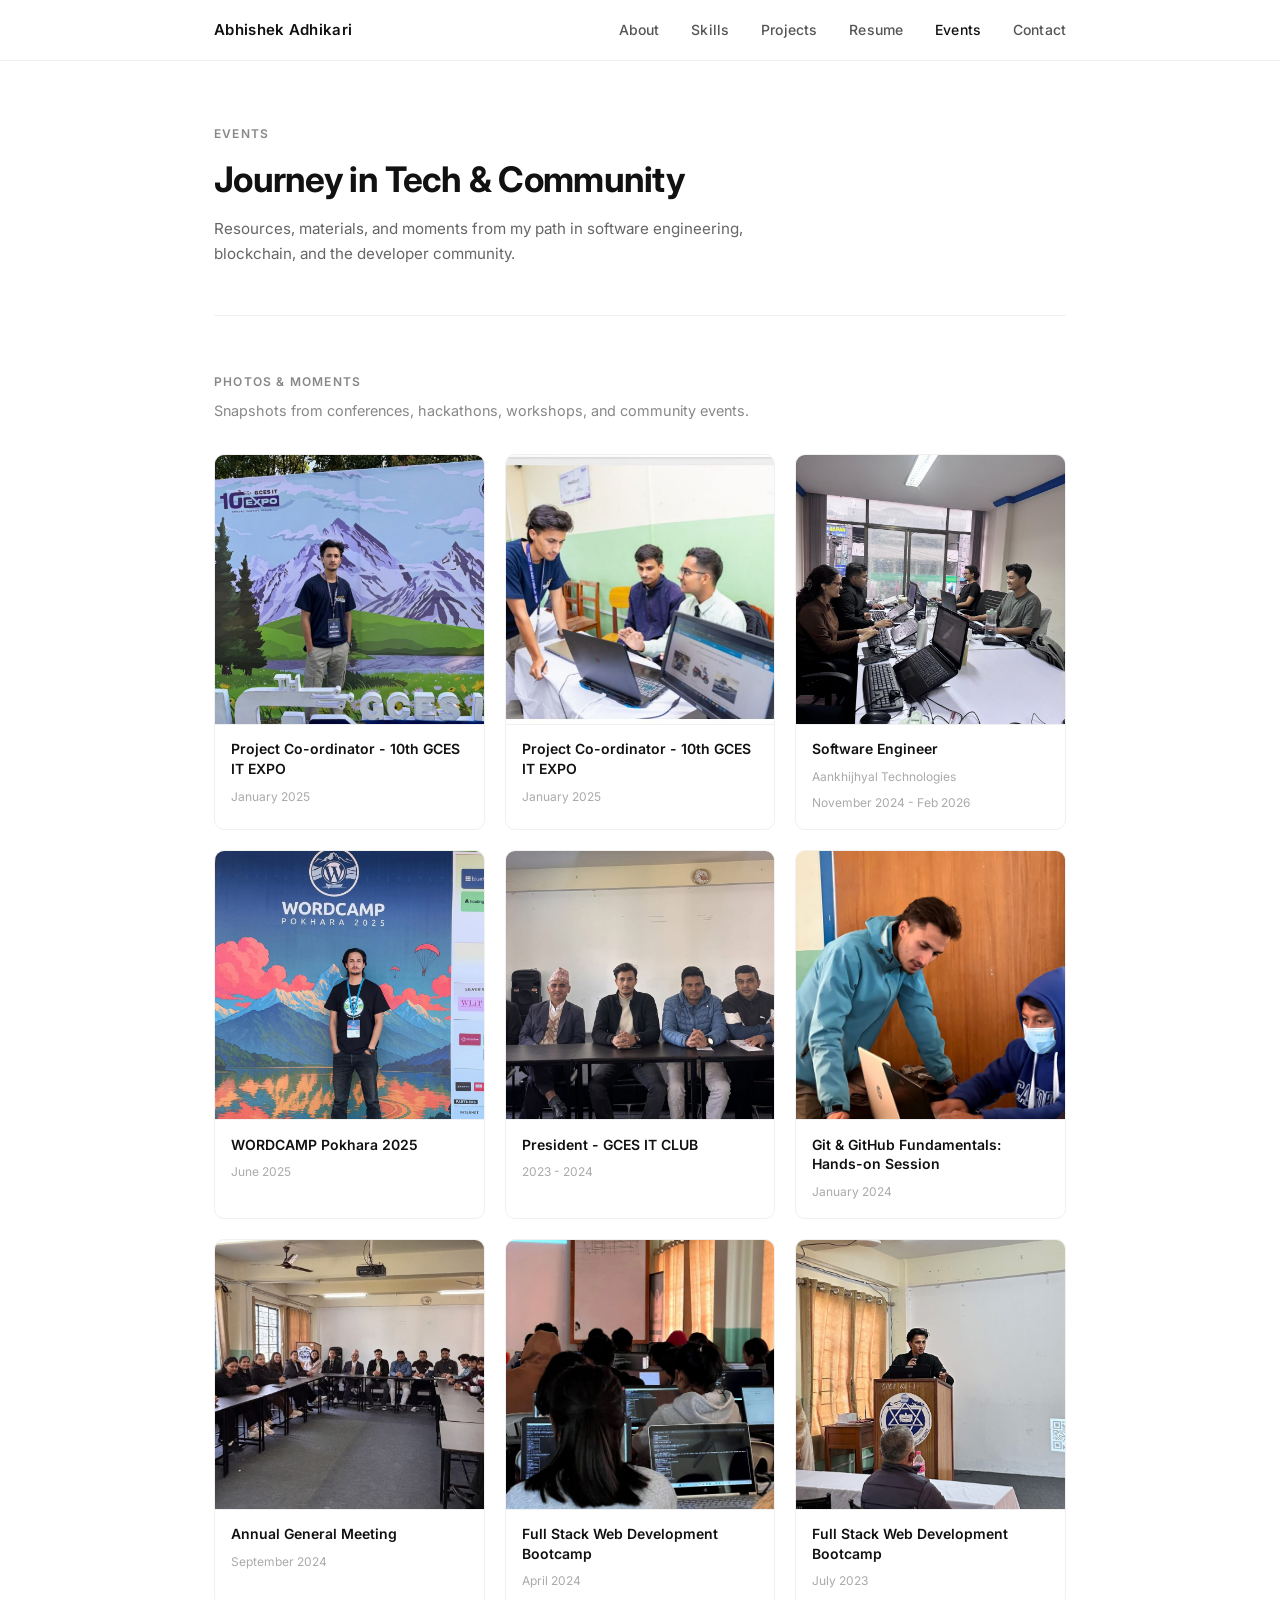
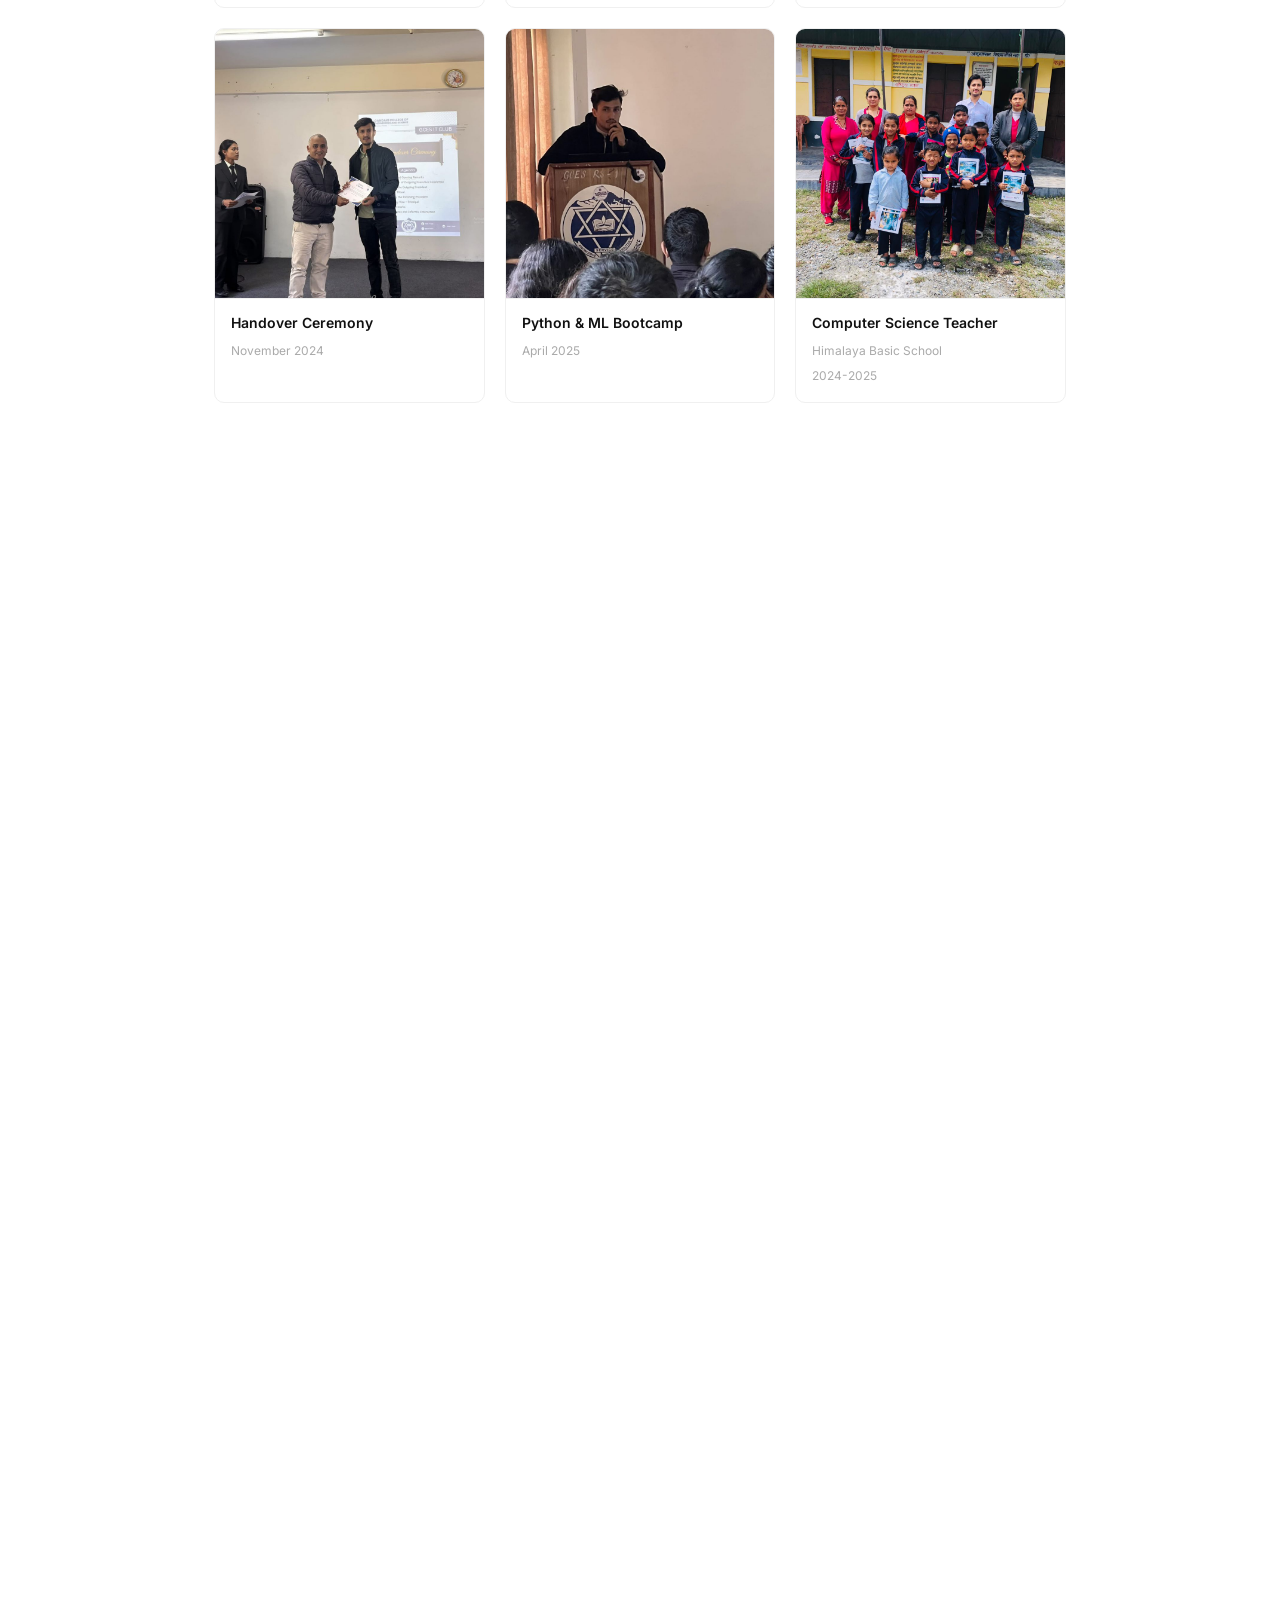
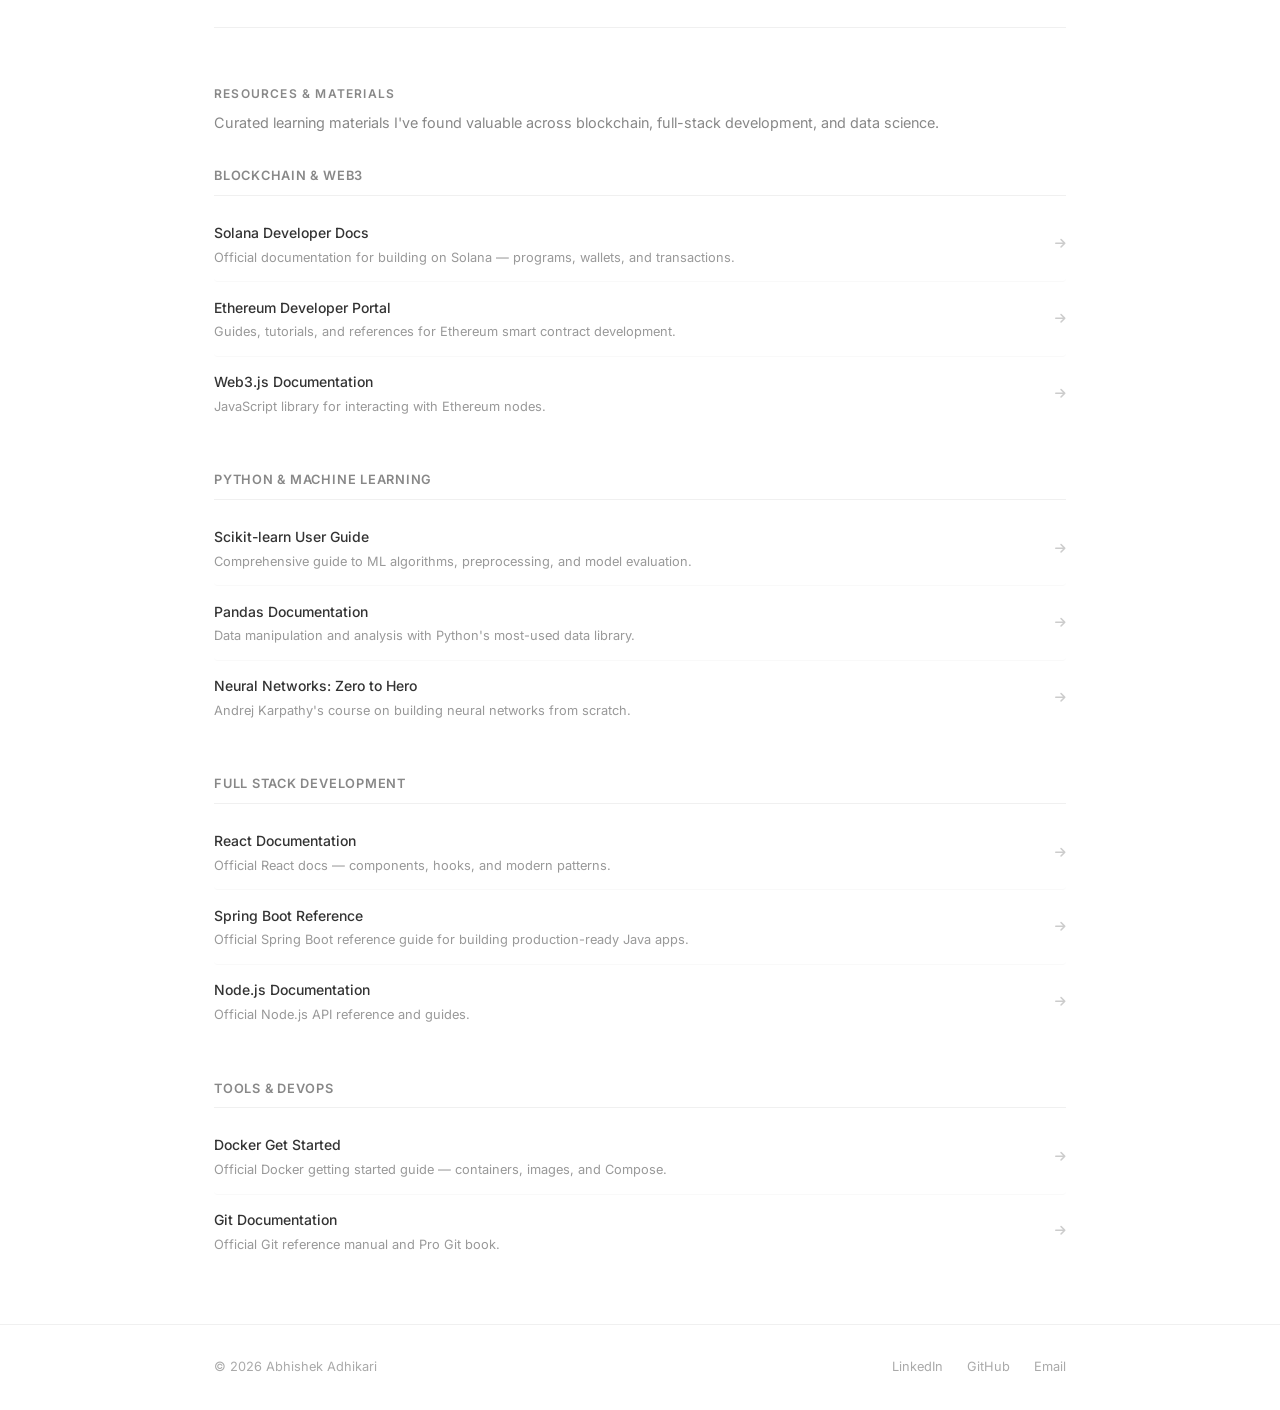
==== events.html @ 37eec909 "refactor: UI and components" ====
<!DOCTYPE html>
<html lang="en">

<head>
    <meta charset="UTF-8">
    <meta name="viewport" content="width=device-width, initial-scale=1.0">
    <title>Events — Abhishek Adhikari</title>
    <link rel="stylesheet" href="styles.css">
    <link rel="stylesheet" href="events.css">
    <link rel="preconnect" href="https://fonts.googleapis.com">
    <link rel="preconnect" href="https://fonts.gstatic.com" crossorigin>
    <link href="https://fonts.googleapis.com/css2?family=Inter:wght@300;400;500;600;700&display=swap" rel="stylesheet">
    <link rel="stylesheet" href="https://cdnjs.cloudflare.com/ajax/libs/font-awesome/6.0.0/css/all.min.css">
</head>

<body>

    <!-- Navigation -->
    <nav class="navbar">
        <div class="nav-container">
            <div class="nav-logo">
                <a href="index.html" class="logo-text">Abhishek Adhikari</a>
            </div>
            <ul class="nav-menu">
                <li><a href="index.html#about" class="nav-link">About</a></li>
                <li><a href="index.html#skills" class="nav-link">Skills</a></li>
                <li><a href="index.html#projects" class="nav-link">Projects</a></li>
                <li><a href="resume.html" class="nav-link">Resume</a></li>
                <li><a href="events.html" class="nav-link active">Events</a></li>
                <li><a href="index.html#contact" class="nav-link">Contact</a></li>
            </ul>
            <div class="hamburger" aria-label="Toggle menu" role="button" tabindex="0">
                <span class="bar"></span>
                <span class="bar"></span>
                <span class="bar"></span>
            </div>
        </div>
    </nav>

    <main class="events-main">
        <div class="container">

            <!-- Page header -->
            <div class="page-header">
                <p class="section-label">Events</p>
                <h1 class="page-title">Journey in Tech &amp; Community</h1>
                <p class="page-subtitle">Resources, materials, and moments from my path in software engineering,
                    blockchain, and the developer community.</p>
            </div>

            <!-- Photos & Moments -->
            <section class="events-section">
                <h2 class="events-section-title">Photos &amp; Moments</h2>
                <p class="events-section-desc">Snapshots from conferences, hackathons, workshops, and community events.
                </p>
                <div class="moments-grid">
                    <div class="moment-card fade-in">
                        <div class="moment-photo moment-photo--placeholder">
                            <!-- <i class="fas fa-laptop-code"></i> -->
                            <img src="./assets/expo.png" />
                        </div>
                        <div class="moment-info">
                            <h3 class="moment-title">Project Co-ordinator - 10th GCES IT EXPO</h3>
                            <span class="moment-date">January 2025</span>
                        </div>
                    </div>
                    <div class="moment-card fade-in">
                        <div class="moment-photo moment-photo--placeholder">
                            <!-- <i class="fas fa-code"></i> -->
                            <img src="./assets/co-ordinator.jpeg" />
                        </div>
                        <div class="moment-info">
                            <h3 class="moment-title">Project Co-ordinator - 10th GCES IT EXPO</h3>
                            <span class="moment-date">January 2025</span>
                        </div>
                    </div>
                    <div class="moment-card fade-in">
                        <div class="moment-photo moment-photo--placeholder">
                            <!-- <i class="fas fa-code"></i> -->
                            <img src="./assets/workshop4.jpeg" />
                        </div>
                        <div class="moment-info">
                            <h3 class="moment-title">Software Engineer</h3>
                            <span class="moment-date">Aankhijhyal Technologies</span> <br />
                            <span class="moment-date">November 2024 - Feb 2026</span>
                        </div>
                    </div>

                    <div class="moment-card fade-in">
                        <div class="moment-photo moment-photo--placeholder">
                            <!-- <i class="fas fa-chalkboard-teacher"></i> -->
                            <img src="./assets/wordcamp1.jpeg" />
                        </div>
                        <div class="moment-info">
                            <h3 class="moment-title">WORDCAMP Pokhara 2025</h3>
                            <span class="moment-date">June 2025</span>
                        </div>
                    </div>
                    <div class="moment-card fade-in">
                        <div class="moment-photo moment-photo--placeholder">
                            <!-- <i class="fas fa-code"></i> -->
                            <img src="./assets/it3.jpeg" />
                        </div>
                        <div class="moment-info">
                            <h3 class="moment-title">President - GCES IT CLUB </h3>
                            <span class="moment-date">2023 - 2024</span>
                        </div>
                    </div>
                    <div class="moment-card fade-in">
                        <div class="moment-photo moment-photo--placeholder">
                            <!-- <i class="fas fa-code"></i> -->
                            <img src="./assets/workshop2.jpeg" />
                        </div>
                        <div class="moment-info">
                            <h3 class="moment-title">Git & GitHub Fundamentals: Hands-on Session</h3>
                            <span class="moment-date">January 2024</span>
                        </div>
                    </div>
                    <div class="moment-card fade-in">
                        <div class="moment-photo moment-photo--placeholder">
                            <!-- <i class="fas fa-code"></i> -->
                            <img src="./assets/it2.jpeg" />
                        </div>
                        <div class="moment-info">
                            <h3 class="moment-title">Annual General Meeting</h3>
                            <span class="moment-date">September 2024</span>
                        </div>
                    </div>

                    <div class="moment-card fade-in">
                        <div class="moment-photo moment-photo--placeholder">
                            <!-- <i class="fas fa-code"></i> -->
                            <img src="./assets/workshop3.jpeg" />
                        </div>
                        <div class="moment-info">
                            <h3 class="moment-title">Full Stack Web Development Bootcamp</h3>
                            <span class="moment-date">April 2024</span>
                        </div>
                    </div>

                    <div class="moment-card fade-in">
                        <div class="moment-photo moment-photo--placeholder">
                            <!-- <i class="fas fa-code"></i> -->
                            <img src="./assets/session1.jpeg" />
                        </div>
                        <div class="moment-info">
                            <h3 class="moment-title">Full Stack Web Development Bootcamp</h3>
                            <span class="moment-date">July 2023</span>
                        </div>
                    </div>
                    <div class="moment-card fade-in">
                        <div class="moment-photo moment-photo--placeholder">
                            <!-- <i class="fas fa-code"></i> -->
                            <img src="./assets/it4.jpeg" />
                        </div>
                        <div class="moment-info">
                            <h3 class="moment-title">Handover Ceremony</h3>
                            <span class="moment-date">November 2024</span>
                        </div>
                    </div>

                    <div class="moment-card fade-in">
                        <div class="moment-photo moment-photo--placeholder">
                            <!-- <i class="fas fa-code"></i> -->
                            <img src="./assets/session2.jpeg" />
                        </div>
                        <div class="moment-info">
                            <h3 class="moment-title">Python &amp; ML Bootcamp</h3>
                            <span class="moment-date">April 2025</span>
                        </div>
                    </div>
                    <div class="moment-card fade-in">
                        <div class="moment-photo moment-photo--placeholder">
                            <!-- <i class="fas fa-code"></i> -->
                            <img src="./assets/teaching1.jpeg" />
                        </div>
                        <div class="moment-info">
                            <h3 class="moment-title">Computer Science Teacher</h3>
                            <span class="moment-date">Himalaya Basic School</span> <br />
                            <span class="moment-date">2024-2025</span>
                        </div>
                    </div>
                    <div class="moment-card fade-in">
                        <div class="moment-photo moment-photo--placeholder">
                            <!-- <i class="fas fa-code"></i> -->
                            <img src="./assets/teaching2.jpeg" />
                        </div>
                        <div class="moment-info">
                            <h3 class="moment-title">Volunteer Computer Science Educator</h3>
                            <span class="moment-date">August 2024</span>
                        </div>
                    </div>
                    <div class="moment-card fade-in">
                        <div class="moment-photo moment-photo--placeholder">
                            <!-- <i class="fas fa-code"></i> -->
                            <img src="./assets/teaching3.jpeg" />
                        </div>
                        <div class="moment-info">
                            <h3 class="moment-title">Volunteer Computer Science Educator</h3>
                        </div>
                    </div>
                    <div class="moment-card fade-in">
                        <div class="moment-photo moment-photo--placeholder">
                            <!-- <i class="fas fa-code"></i> -->
                            <img src="./assets/farewell.jpeg" />
                        </div>
                        <div class="moment-info">
                            <h3 class="moment-title">Farewell Program</h3>
                            <span class="moment-date">September 2024</span>
                        </div>
                    </div>
                    <div class="moment-card fade-in">
                        <div class="moment-photo moment-photo--placeholder">
                            <!-- <i class="fas fa-code"></i> -->
                            <img src="./assets/convocation2.jpeg" />
                        </div>
                        <div class="moment-info">
                            <h3 class="moment-title">Convocation - Software Engineering</h3>
                            <span class="moment-date">Feb 2025</span>
                        </div>
                    </div>
                    <div class="moment-card fade-in">
                        <div class="moment-photo moment-photo--placeholder">
                            <!-- <i class="fas fa-users"></i> -->
                            <img src="./assets/hochiminh2.jpeg" />
                        </div>
                        <div class="moment-info">
                            <h3 class="moment-title">AI x Blockchain Summit HCMC</h3>
                            <span class="moment-date">October 2025</span>
                        </div>
                    </div>
                    <div class="moment-card fade-in">
                        <!-- <div class="moment-photo moment-photo--placeholder"> -->
                        <div class="moment-photos moment-photos--placeholder">
                            <!-- <i class="fas fa-users"></i> -->
                            <img src="./assets/hochiminh.png" />
                        </div>
                        <div class="moment-info">
                            <h3 class="moment-title">AI x Blockchain Summit HCMC After Party</h3>
                            <span class="moment-date">October 2025</span>
                        </div>
                    </div>
                    <div class="moment-card fade-in">
                        <div class="moment-photo moment-photo--placeholder">
                            <!-- <i class="fas fa-code"></i> -->
                            <img src="./assets/football.jpeg" />
                        </div>
                        <div class="moment-info">
                            <h3 class="moment-title">Inter Saigon Tech Football Tournament</h3>
                            <span class="moment-date">November 2025</span>
                        </div>
                    </div>


                </div>
            </section>

            <!-- Resources -->
            <section class="events-section">
                <h2 class="events-section-title">Resources &amp; Materials</h2>
                <p class="events-section-desc">Curated learning materials I've found valuable across blockchain,
                    full-stack development, and data science.</p>

                <div class="resource-group fade-in">
                    <h3 class="resource-group-title">Blockchain &amp; Web3</h3>
                    <div class="resource-list">
                        <a href="https://solana.com/developers" target="_blank" rel="noopener" class="resource-item">
                            <div class="resource-info">
                                <span class="resource-name">Solana Developer Docs</span>
                                <span class="resource-desc">Official documentation for building on Solana — programs,
                                    wallets, and transactions.</span>
                            </div>
                            <i class="fas fa-arrow-right resource-arrow"></i>
                        </a>
                        <a href="https://ethereum.org/en/developers/" target="_blank" rel="noopener"
                            class="resource-item">
                            <div class="resource-info">
                                <span class="resource-name">Ethereum Developer Portal</span>
                                <span class="resource-desc">Guides, tutorials, and references for Ethereum smart
                                    contract development.</span>
                            </div>
                            <i class="fas fa-arrow-right resource-arrow"></i>
                        </a>
                        <a href="https://docs.web3js.org/" target="_blank" rel="noopener" class="resource-item">
                            <div class="resource-info">
                                <span class="resource-name">Web3.js Documentation</span>
                                <span class="resource-desc">JavaScript library for interacting with Ethereum
                                    nodes.</span>
                            </div>
                            <i class="fas fa-arrow-right resource-arrow"></i>
                        </a>
                    </div>
                </div>

                <div class="resource-group fade-in">
                    <h3 class="resource-group-title">Python &amp; Machine Learning</h3>
                    <div class="resource-list">
                        <a href="https://scikit-learn.org/stable/user_guide.html" target="_blank" rel="noopener"
                            class="resource-item">
                            <div class="resource-info">
                                <span class="resource-name">Scikit-learn User Guide</span>
                                <span class="resource-desc">Comprehensive guide to ML algorithms, preprocessing, and
                                    model evaluation.</span>
                            </div>
                            <i class="fas fa-arrow-right resource-arrow"></i>
                        </a>
                        <a href="https://pandas.pydata.org/docs/" target="_blank" rel="noopener" class="resource-item">
                            <div class="resource-info">
                                <span class="resource-name">Pandas Documentation</span>
                                <span class="resource-desc">Data manipulation and analysis with Python's most-used data
                                    library.</span>
                            </div>
                            <i class="fas fa-arrow-right resource-arrow"></i>
                        </a>
                        <a href="https://karpathy.ai/zero-to-hero.html" target="_blank" rel="noopener"
                            class="resource-item">
                            <div class="resource-info">
                                <span class="resource-name">Neural Networks: Zero to Hero</span>
                                <span class="resource-desc">Andrej Karpathy's course on building neural networks from
                                    scratch.</span>
                            </div>
                            <i class="fas fa-arrow-right resource-arrow"></i>
                        </a>
                    </div>
                </div>

                <div class="resource-group fade-in">
                    <h3 class="resource-group-title">Full Stack Development</h3>
                    <div class="resource-list">
                        <a href="https://react.dev" target="_blank" rel="noopener" class="resource-item">
                            <div class="resource-info">
                                <span class="resource-name">React Documentation</span>
                                <span class="resource-desc">Official React docs — components, hooks, and modern
                                    patterns.</span>
                            </div>
                            <i class="fas fa-arrow-right resource-arrow"></i>
                        </a>
                        <a href="https://docs.spring.io/spring-boot/docs/current/reference/html/" target="_blank"
                            rel="noopener" class="resource-item">
                            <div class="resource-info">
                                <span class="resource-name">Spring Boot Reference</span>
                                <span class="resource-desc">Official Spring Boot reference guide for building
                                    production-ready Java apps.</span>
                            </div>
                            <i class="fas fa-arrow-right resource-arrow"></i>
                        </a>
                        <a href="https://nodejs.org/en/docs" target="_blank" rel="noopener" class="resource-item">
                            <div class="resource-info">
                                <span class="resource-name">Node.js Documentation</span>
                                <span class="resource-desc">Official Node.js API reference and guides.</span>
                            </div>
                            <i class="fas fa-arrow-right resource-arrow"></i>
                        </a>
                    </div>
                </div>

                <div class="resource-group fade-in">
                    <h3 class="resource-group-title">Tools &amp; DevOps</h3>
                    <div class="resource-list">
                        <a href="https://docs.docker.com/get-started/" target="_blank" rel="noopener"
                            class="resource-item">
                            <div class="resource-info">
                                <span class="resource-name">Docker Get Started</span>
                                <span class="resource-desc">Official Docker getting started guide — containers, images,
                                    and Compose.</span>
                            </div>
                            <i class="fas fa-arrow-right resource-arrow"></i>
                        </a>
                        <a href="https://git-scm.com/doc" target="_blank" rel="noopener" class="resource-item">
                            <div class="resource-info">
                                <span class="resource-name">Git Documentation</span>
                                <span class="resource-desc">Official Git reference manual and Pro Git book.</span>
                            </div>
                            <i class="fas fa-arrow-right resource-arrow"></i>
                        </a>
                    </div>
                </div>
            </section>
        </div>
    </main>

    <!-- Footer -->
    <footer class="footer">
        <div class="container">
            <div class="footer-content">
                <div class="footer-text">
                    <p>&copy; 2026 Abhishek Adhikari</p>
                </div>
                <div class="footer-links">
                    <a href="https://www.linkedin.com/in/abhishek-adhikarii/" target="_blank"
                        rel="noopener">LinkedIn</a>
                    <a href="https://github.com/ad-abhishek" target="_blank" rel="noopener">GitHub</a>
                    <a href="mailto:abhishek.adhikari276@gmail.com">Email</a>
                </div>
            </div>
        </div>
    </footer>

    <script src="script.js"></script>
</body>

</html>
---- styles.css ----
/* ===== Reset & Base ===== */
*,
*::before,
*::after {
    margin: 0;
    padding: 0;
    box-sizing: border-box;
}

html {
    scroll-behavior: smooth;
    font-size: 16px;
}

body {
    font-family: 'Inter', sans-serif;
    background: #fff;
    color: #111;
    line-height: 1.6;
    overflow-x: hidden;
    -webkit-font-smoothing: antialiased;
}

a {
    color: inherit;
    text-decoration: none;
}

.container {
    max-width: 900px;
    margin: 0 auto;
    padding: 0 24px;
}

/* ===== Scrollbar ===== */
::-webkit-scrollbar {
    width: 6px;
}

::-webkit-scrollbar-track {
    background: #f5f5f5;
}

::-webkit-scrollbar-thumb {
    background: #ccc;
    border-radius: 3px;
}

/* ===== Navigation ===== */
.navbar {
    position: fixed;
    top: 0;
    width: 100%;
    background: rgba(255, 255, 255, 0.92);
    backdrop-filter: blur(12px);
    -webkit-backdrop-filter: blur(12px);
    border-bottom: 1px solid #f0f0f0;
    z-index: 1000;
    transition: border-color 0.3s;
}

.nav-container {
    max-width: 900px;
    margin: 0 auto;
    padding: 0 24px;
    display: flex;
    justify-content: space-between;
    align-items: center;
    height: 60px;
}

.nav-logo .logo-text {
    font-size: 15px;
    font-weight: 600;
    letter-spacing: 0.02em;
    color: #111;
    text-decoration: none;
}

.nav-menu {
    display: flex;
    list-style: none;
    gap: 2rem;
}

.nav-link {
    font-size: 14px;
    font-weight: 500;
    color: #555;
    transition: color 0.2s;
    letter-spacing: 0.01em;
}

.nav-link:hover,
.nav-link.active {
    color: #111;
}

.hamburger {
    display: none;
    flex-direction: column;
    cursor: pointer;
    gap: 5px;
}

.bar {
    width: 22px;
    height: 1.5px;
    background: #111;
    transition: 0.3s;
}

/* ===== Hero ===== */
.hero {
    min-height: 100vh;
    display: flex;
    align-items: center;
    padding-top: 60px;
}

.hero-container {
    max-width: 900px;
    margin: 0 auto;
    padding: 80px 24px;
}

.hero-content {
    display: grid;
    grid-template-columns: 1fr 1fr;
    gap: 5rem;
    align-items: center;
}

.hero-label {
    font-size: 13px;
    font-weight: 500;
    color: #888;
    letter-spacing: 0.08em;
    text-transform: uppercase;
    margin-bottom: 1.2rem;
}

.hero-title {
    font-size: 2.6rem;
    font-weight: 700;
    color: #111;
    line-height: 1.15;
    margin-bottom: 1.2rem;
    letter-spacing: -0.02em;
}

.hero-subtitle {
    font-size: 1rem;
    color: #555;
    margin-bottom: 0.6rem;
    font-weight: 400;
}

.hero-location {
    font-size: 0.875rem;
    color: #888;
    margin-bottom: 2rem;
}

.hero-description {
    font-size: 0.95rem;
    color: #555;
    line-height: 1.75;
    margin-bottom: 2.5rem;
    max-width: 420px;
}

.hero-buttons {
    display: flex;
    gap: 0.75rem;
    margin-bottom: 2.5rem;
    flex-wrap: wrap;
}

.btn {
    padding: 10px 22px;
    border-radius: 6px;
    font-size: 14px;
    font-weight: 500;
    cursor: pointer;
    border: none;
    transition: all 0.2s;
    display: inline-flex;
    align-items: center;
    gap: 6px;
}

.btn-primary {
    background: #111;
    color: #fff;
}

.btn-primary:hover {
    background: #333;
}

.btn-secondary {
    background: transparent;
    color: #111;
    border: 1px solid #ddd;
}

.btn-secondary:hover {
    border-color: #111;
    background: #f9f9f9;
}

.social-links {
    display: flex;
    gap: 1rem;
    align-items: center;
}

.social-link {
    font-size: 18px;
    color: #888;
    transition: color 0.2s;
    display: flex;
    align-items: center;
}

.social-link:hover {
    color: #111;
}

/* Hero Visual */
.hero-visual {
    display: flex;
    justify-content: center;
    align-items: center;
}

.profile-photo-wrap {
    position: relative;
    width: 260px;
    height: 260px;
}

.profile-photo-wrap img {
    width: 100%;
    height: 100%;
    object-fit: cover;
    border-radius: 12px;
    display: block;
    filter: grayscale(8%);
}

.profile-photo-placeholder {
    width: 260px;
    height: 260px;
    border-radius: 12px;
    background: #f5f5f5;
    display: flex;
    align-items: center;
    justify-content: center;
    font-size: 5rem;
    color: #ccc;
}

/* ===== Sections ===== */
section {
    padding: 96px 0;
}

.section-header {
    margin-bottom: 3rem;
}

.section-label {
    font-size: 12px;
    font-weight: 600;
    color: #888;
    letter-spacing: 0.1em;
    text-transform: uppercase;
    margin-bottom: 0.5rem;
}

.section-title {
    font-size: 1.75rem;
    font-weight: 700;
    color: #111;
    letter-spacing: -0.02em;
}

/* ===== About ===== */
.about {
    border-top: 1px solid #f0f0f0;
}

.about-content {
    display: grid;
    grid-template-columns: 1fr 1.6fr;
    gap: 5rem;
    align-items: start;
}

.about-profile {
    display: flex;
    flex-direction: column;
    gap: 2rem;
}

.profile-image-container {
    display: flex;
    flex-direction: column;
    gap: 1.25rem;
}

.profile-image {
    width: 140px;
    height: 140px;
    border-radius: 50%;
    overflow: hidden;
    border: 3px solid #f0f0f0;
}

.profile-image img {
    width: 100%;
    height: 100%;
    object-fit: cover;
}

.profile-info h3 {
    font-size: 1.1rem;
    font-weight: 600;
    color: #111;
    margin-bottom: 0.25rem;
}

.profile-info p {
    font-size: 0.875rem;
    color: #555;
    margin-bottom: 0.2rem;
}

.location {
    color: #888 !important;
    font-size: 0.8rem !important;
}

.profile-badges {
    display: flex;
    flex-direction: column;
    gap: 0.4rem;
    margin-top: 0.5rem;
}

.badge {
    font-size: 0.8rem;
    color: #555;
    background: #f5f5f5;
    padding: 0.3rem 0.75rem;
    border-radius: 4px;
    display: inline-block;
    width: fit-content;
}

.about-stats {
    display: flex;
    flex-direction: column;
    gap: 0.75rem;
}

.stat-card {
    padding: 1rem 1.25rem;
    border: 1px solid #f0f0f0;
    border-radius: 8px;
    display: flex;
    align-items: baseline;
    gap: 0.5rem;
}

.stat-number {
    font-size: 1.5rem;
    font-weight: 700;
    color: #111;
}

.stat-label {
    font-size: 0.8rem;
    color: #888;
}

.about-text {
    display: flex;
    flex-direction: column;
    gap: 1.5rem;
}

.about-intro {
    font-size: 1rem;
    color: #333;
    line-height: 1.8;
}

.about-cards {
    display: grid;
    grid-template-columns: 1fr 1fr;
    gap: 1rem;
}

.about-card {
    padding: 1.25rem;
    border: 1px solid #f0f0f0;
    border-radius: 8px;
    transition: border-color 0.2s;
}

.about-card:hover {
    border-color: #ddd;
}

.about-card h3 {
    font-size: 0.875rem;
    font-weight: 600;
    color: #111;
    margin-bottom: 0.5rem;
}

.about-card p {
    font-size: 0.8rem;
    color: #666;
    line-height: 1.6;
}

/* ===== Skills ===== */
.skills {
    border-top: 1px solid #f0f0f0;
}

.skills-grid {
    display: grid;
    grid-template-columns: repeat(auto-fit, minmax(260px, 1fr));
    gap: 1.5rem;
}

.skill-category {
    padding: 1.5rem;
    border: 1px solid #f0f0f0;
    border-radius: 8px;
    transition: border-color 0.2s;
}

.skill-category:hover {
    border-color: #ddd;
}

.category-title {
    font-size: 0.8rem;
    font-weight: 600;
    color: #888;
    letter-spacing: 0.08em;
    text-transform: uppercase;
    margin-bottom: 1rem;
}

.skill-items {
    display: flex;
    flex-wrap: wrap;
    gap: 0.5rem;
}

.skill-item {
    display: flex;
    align-items: center;
    gap: 0.4rem;
    font-size: 0.8rem;
    color: #444;
    background: #f9f9f9;
    padding: 0.3rem 0.7rem;
    border-radius: 4px;
    border: 1px solid #eee;
    transition: all 0.2s;
}

.skill-item:hover {
    background: #111;
    color: #fff;
    border-color: #111;
}

.skill-item i {
    font-size: 0.9rem;
}

/* ===== Projects ===== */
.projects {
    border-top: 1px solid #f0f0f0;
}

.projects-grid {
    display: grid;
    grid-template-columns: repeat(auto-fit, minmax(280px, 1fr));
    gap: 1.5rem;
}

.project-card {
    border: 1px solid #f0f0f0;
    border-radius: 10px;
    overflow: hidden;
    transition: border-color 0.2s, box-shadow 0.2s;
}

.project-card:hover {
    border-color: #ddd;
    box-shadow: 0 4px 20px rgba(0, 0, 0, 0.06);
}

.project-image {
    position: relative;
    height: 160px;
    background: #f9f9f9;
    display: flex;
    align-items: center;
    justify-content: center;
    border-bottom: 1px solid #f0f0f0;
}

.project-placeholder {
    font-size: 2.5rem;
    color: #ccc;
}

.project-overlay {
    position: absolute;
    inset: 0;
    background: rgba(17, 17, 17, 0.85);
    display: flex;
    align-items: center;
    justify-content: center;
    opacity: 0;
    transition: opacity 0.2s;
}

.project-card:hover .project-overlay {
    opacity: 1;
}

.project-links {
    display: flex;
    gap: 0.75rem;
}

.project-link {
    width: 40px;
    height: 40px;
    border-radius: 6px;
    background: rgba(255, 255, 255, 0.15);
    border: 1px solid rgba(255, 255, 255, 0.2);
    display: flex;
    align-items: center;
    justify-content: center;
    color: #fff;
    font-size: 0.9rem;
    transition: background 0.2s;
}

.project-link:hover {
    background: rgba(255, 255, 255, 0.25);
}

.project-content {
    padding: 1.5rem;
}

.project-title {
    font-size: 1rem;
    font-weight: 600;
    color: #111;
    margin-bottom: 0.6rem;
}

.project-description {
    font-size: 0.85rem;
    color: #666;
    line-height: 1.65;
    margin-bottom: 1.25rem;
}

.project-tech {
    display: flex;
    flex-wrap: wrap;
    gap: 0.4rem;
}

.tech-tag {
    font-size: 0.75rem;
    color: #555;
    background: #f5f5f5;
    padding: 0.2rem 0.6rem;
    border-radius: 4px;
    border: 1px solid #eee;
}

/* ===== Contact ===== */
.contact {
    border-top: 1px solid #f0f0f0;
}

.contact-content {
    display: grid;
    grid-template-columns: 1fr 1.4fr;
    gap: 5rem;
    align-items: start;
}

.contact-info {
    display: flex;
    flex-direction: column;
    gap: 0.5rem;
}

.contact-intro {
    font-size: 0.95rem;
    color: #555;
    line-height: 1.75;
    margin-bottom: 1.5rem;
}

.contact-card {
    display: flex;
    align-items: center;
    gap: 1rem;
    padding: 1rem 0;
    border-bottom: 1px solid #f0f0f0;
}

.contact-card:last-child {
    border-bottom: none;
}

.contact-icon {
    width: 36px;
    height: 36px;
    border-radius: 6px;
    background: #f5f5f5;
    display: flex;
    align-items: center;
    justify-content: center;
    color: #555;
    font-size: 0.9rem;
    flex-shrink: 0;
}

.contact-details h3 {
    font-size: 0.8rem;
    font-weight: 600;
    color: #888;
    text-transform: uppercase;
    letter-spacing: 0.06em;
    margin-bottom: 0.15rem;
}

.contact-details p {
    font-size: 0.875rem;
    color: #333;
}

.contact-form {
    display: flex;
    flex-direction: column;
    gap: 1rem;
}

.form {
    display: flex;
    flex-direction: column;
    gap: 1rem;
}

.form-group input,
.form-group textarea {
    width: 100%;
    padding: 0.75rem 1rem;
    border: 1px solid #e5e5e5;
    border-radius: 6px;
    background: #fff;
    color: #111;
    font-size: 0.9rem;
    font-family: 'Inter', sans-serif;
    transition: border-color 0.2s;
    outline: none;
}

.form-group input:focus,
.form-group textarea:focus {
    border-color: #111;
}

.form-group input::placeholder,
.form-group textarea::placeholder {
    color: #aaa;
}

.form-group textarea {
    resize: vertical;
    min-height: 120px;
}

/* ===== Footer ===== */
.footer {
    border-top: 1px solid #f0f0f0;
    padding: 2rem 0;
}

.footer-content {
    display: flex;
    justify-content: space-between;
    align-items: center;
}

.footer-text p {
    font-size: 0.8rem;
    color: #aaa;
}

.footer-links {
    display: flex;
    gap: 1.5rem;
}

.footer-links a {
    font-size: 0.8rem;
    color: #aaa;
    transition: color 0.2s;
}

.footer-links a:hover {
    color: #111;
}

/* ===== Form Messages ===== */
.form-message {
    padding: 0.75rem 1rem;
    border-radius: 6px;
    font-size: 0.875rem;
    font-weight: 500;
}

.form-message.success {
    background: #f0fdf4;
    color: #16a34a;
    border: 1px solid #bbf7d0;
}

.form-message.error {
    background: #fef2f2;
    color: #dc2626;
    border: 1px solid #fecaca;
}

/* ===== Fade-in animation ===== */
.fade-in {
    opacity: 0;
    transform: translateY(16px);
    transition: opacity 0.5s ease, transform 0.5s ease;
}

.fade-in.visible {
    opacity: 1;
    transform: translateY(0);
}

/* ===== Responsive ===== */
@media (max-width: 768px) {
    .hamburger {
        display: flex;
    }

    .nav-menu {
        position: fixed;
        top: 60px;
        left: -100%;
        width: 100%;
        flex-direction: column;
        background: #fff;
        border-bottom: 1px solid #f0f0f0;
        padding: 1.5rem 24px;
        gap: 1.25rem;
        transition: left 0.3s;
    }

    .nav-menu.active {
        left: 0;
    }

    .hamburger.active .bar:nth-child(1) {
        transform: translateY(6.5px) rotate(45deg);
    }

    .hamburger.active .bar:nth-child(2) {
        opacity: 0;
    }

    .hamburger.active .bar:nth-child(3) {
        transform: translateY(-6.5px) rotate(-45deg);
    }

    .hero-content {
        grid-template-columns: 1fr;
        gap: 2.5rem;
        text-align: center;
    }

    .hero-visual {
        order: -1;
    }

    .profile-photo-wrap,
    .profile-photo-placeholder {
        width: 180px;
        height: 180px;
        margin: 0 auto;
    }

    .hero-title {
        font-size: 2rem;
    }

    .hero-description {
        margin: 0 auto 2rem;
    }

    .hero-buttons {
        justify-content: center;
    }

    .social-links {
        justify-content: center;
    }

    .about-content {
        grid-template-columns: 1fr;
        gap: 2.5rem;
    }

    .about-cards {
        grid-template-columns: 1fr;
    }

    .contact-content {
        grid-template-columns: 1fr;
        gap: 2.5rem;
    }

    .footer-content {
        flex-direction: column;
        gap: 1rem;
        text-align: center;
    }

    section {
        padding: 64px 0;
    }
}

@media (max-width: 480px) {
    .hero-title {
        font-size: 1.75rem;
    }

    .section-title {
        font-size: 1.4rem;
    }

    .skills-grid {
        grid-template-columns: 1fr;
    }

    .projects-grid {
        grid-template-columns: 1fr;
    }

    .about-stats {
        flex-direction: row;
        gap: 0.75rem;
    }

    .stat-card {
        flex: 1;
    }
}

/* Reduced motion */
@media (prefers-reduced-motion: reduce) {

    *,
    *::before,
    *::after {
        animation-duration: 0.01ms !important;
        transition-duration: 0.01ms !important;
    }
}
---- events.css ----
/* ===== Events Page ===== */
.events-main {
    padding-top: 60px;
}

.page-header {
    padding: 64px 0 48px;
    border-bottom: 1px solid #f0f0f0;
}

.page-title {
    font-size: 2.2rem;
    font-weight: 700;
    color: #111;
    letter-spacing: -0.02em;
    margin-bottom: 0.5rem;
}

.page-subtitle {
    font-size: 0.95rem;
    color: #666;
    line-height: 1.7;
    max-width: 560px;
}

/* Sections */
.events-section {
    padding: 56px 0;
    border-bottom: 1px solid #f0f0f0;
}

.events-section:last-child {
    border-bottom: none;
}

.events-section-title {
    font-size: 0.75rem;
    font-weight: 600;
    color: #888;
    letter-spacing: 0.1em;
    text-transform: uppercase;
    margin-bottom: 0.5rem;
}

.events-section-desc {
    font-size: 0.9rem;
    color: #888;
    margin-bottom: 2rem;
}

/* Moments grid */
.moments-grid {
    display: grid;
    grid-template-columns: repeat(3, 1fr);
    gap: 1.25rem;
}

.moment-card {
    border: 1px solid #f0f0f0;
    border-radius: 10px;
    overflow: hidden;
    transition: border-color 0.2s, box-shadow 0.2s;
}

.moment-card:hover {
    border-color: #ddd;
    box-shadow: 0 4px 16px rgba(0, 0, 0, 0.05);
}

.moment-photo {
    width: 100%;
    aspect-ratio: 1 / 1;
    display: block;
    background: #f9f9f9;
    overflow: hidden;
}

.moment-photo img {
    width: 100%;
    height: 100%;
    object-fit: cover;
    display: block;
}

.moment-photo--placeholder {
    display: flex;
    align-items: center;
    justify-content: center;
    font-size: 2rem;
    color: #ddd;
    background: #f9f9f9;
}

/* test  */
.moment-photos {
    /* width: 100%;
    height: 200px;
    /* or whatever height you're using */
    /* overflow: hidden; */
    width: 100%;
    aspect-ratio: 1 / 1;
    display: block;
    background: #f9f9f9;
    overflow: hidden;
}

.moment-photos img {
    width: 100%;
    height: 100%;
    /* object-fit: cover; */
    /* fills container */
    object-position: center;
    /* keeps image centered */
}

.moment-info {
    padding: 0.9rem 1rem;
    border-top: 1px solid #f0f0f0;
}

.moment-title {
    font-size: 0.875rem;
    font-weight: 600;
    color: #111;
    margin-bottom: 0.25rem;
    line-height: 1.4;
}

.moment-date {
    font-size: 0.75rem;
    color: #aaa;
}

/* Resource groups */
.resource-group {
    margin-bottom: 2.5rem;
}

.resource-group:last-child {
    margin-bottom: 0;
}

.resource-group-title {
    font-size: 0.8rem;
    font-weight: 600;
    color: #888;
    letter-spacing: 0.06em;
    text-transform: uppercase;
    margin-bottom: 0.75rem;
    padding-bottom: 0.5rem;
    border-bottom: 1px solid #f0f0f0;
}

.resource-list {
    display: flex;
    flex-direction: column;
}

.resource-item {
    display: flex;
    align-items: center;
    justify-content: space-between;
    gap: 1rem;
    padding: 0.9rem 0;
    border-bottom: 1px solid #f9f9f9;
    transition: background 0.15s;
    text-decoration: none;
    color: inherit;
    border-radius: 4px;
}

.resource-item:last-child {
    border-bottom: none;
}

.resource-item:hover .resource-name {
    color: #111;
}

.resource-item:hover .resource-arrow {
    color: #111;
    transform: translateX(3px);
}

.resource-info {
    display: flex;
    flex-direction: column;
    gap: 0.2rem;
}

.resource-name {
    font-size: 0.875rem;
    font-weight: 500;
    color: #333;
    transition: color 0.2s;
}

.resource-desc {
    font-size: 0.8rem;
    color: #999;
    line-height: 1.5;
}

.resource-arrow {
    font-size: 0.75rem;
    color: #ccc;
    flex-shrink: 0;
    transition: color 0.2s, transform 0.2s;
}

/* Responsive */
@media (max-width: 768px) {
    .moments-grid {
        grid-template-columns: repeat(2, 1fr);
    }

    .page-title {
        font-size: 1.75rem;
    }
}

@media (max-width: 480px) {
    .moments-grid {
        grid-template-columns: 1fr;
    }
}
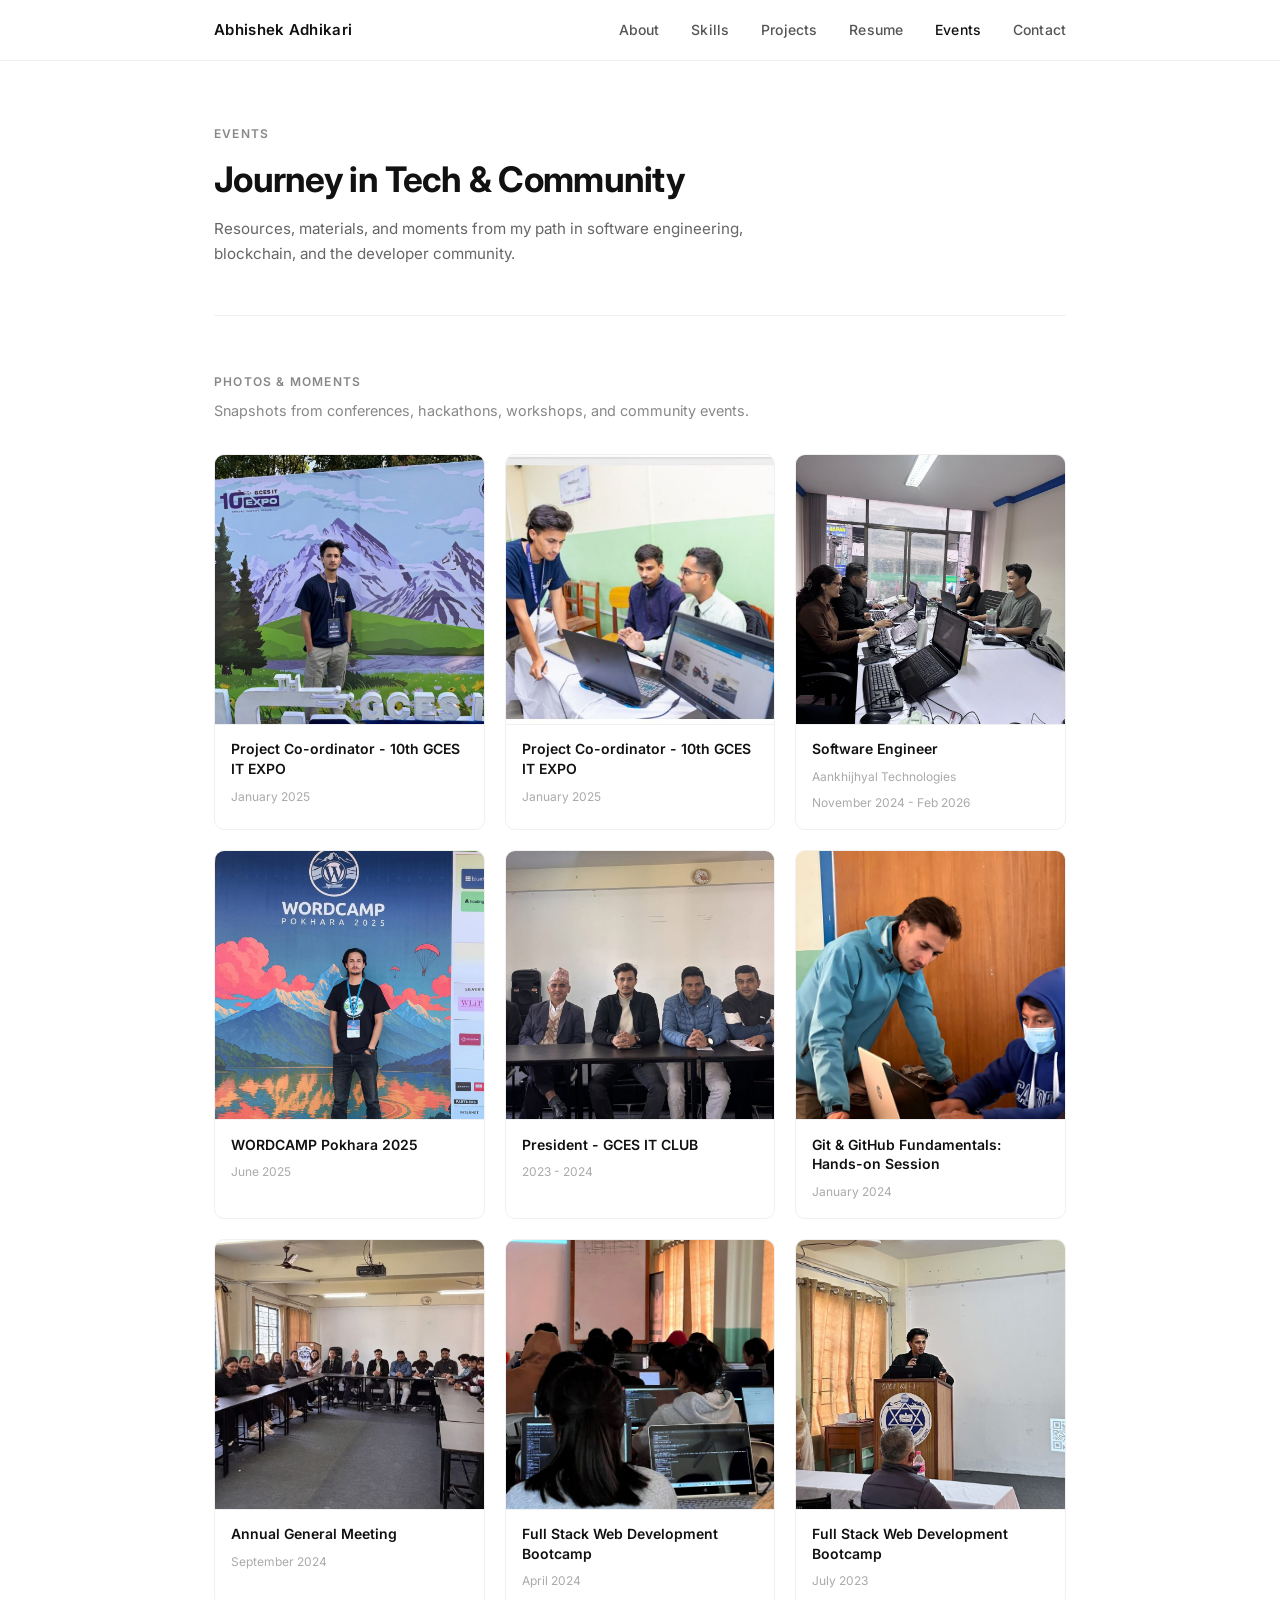
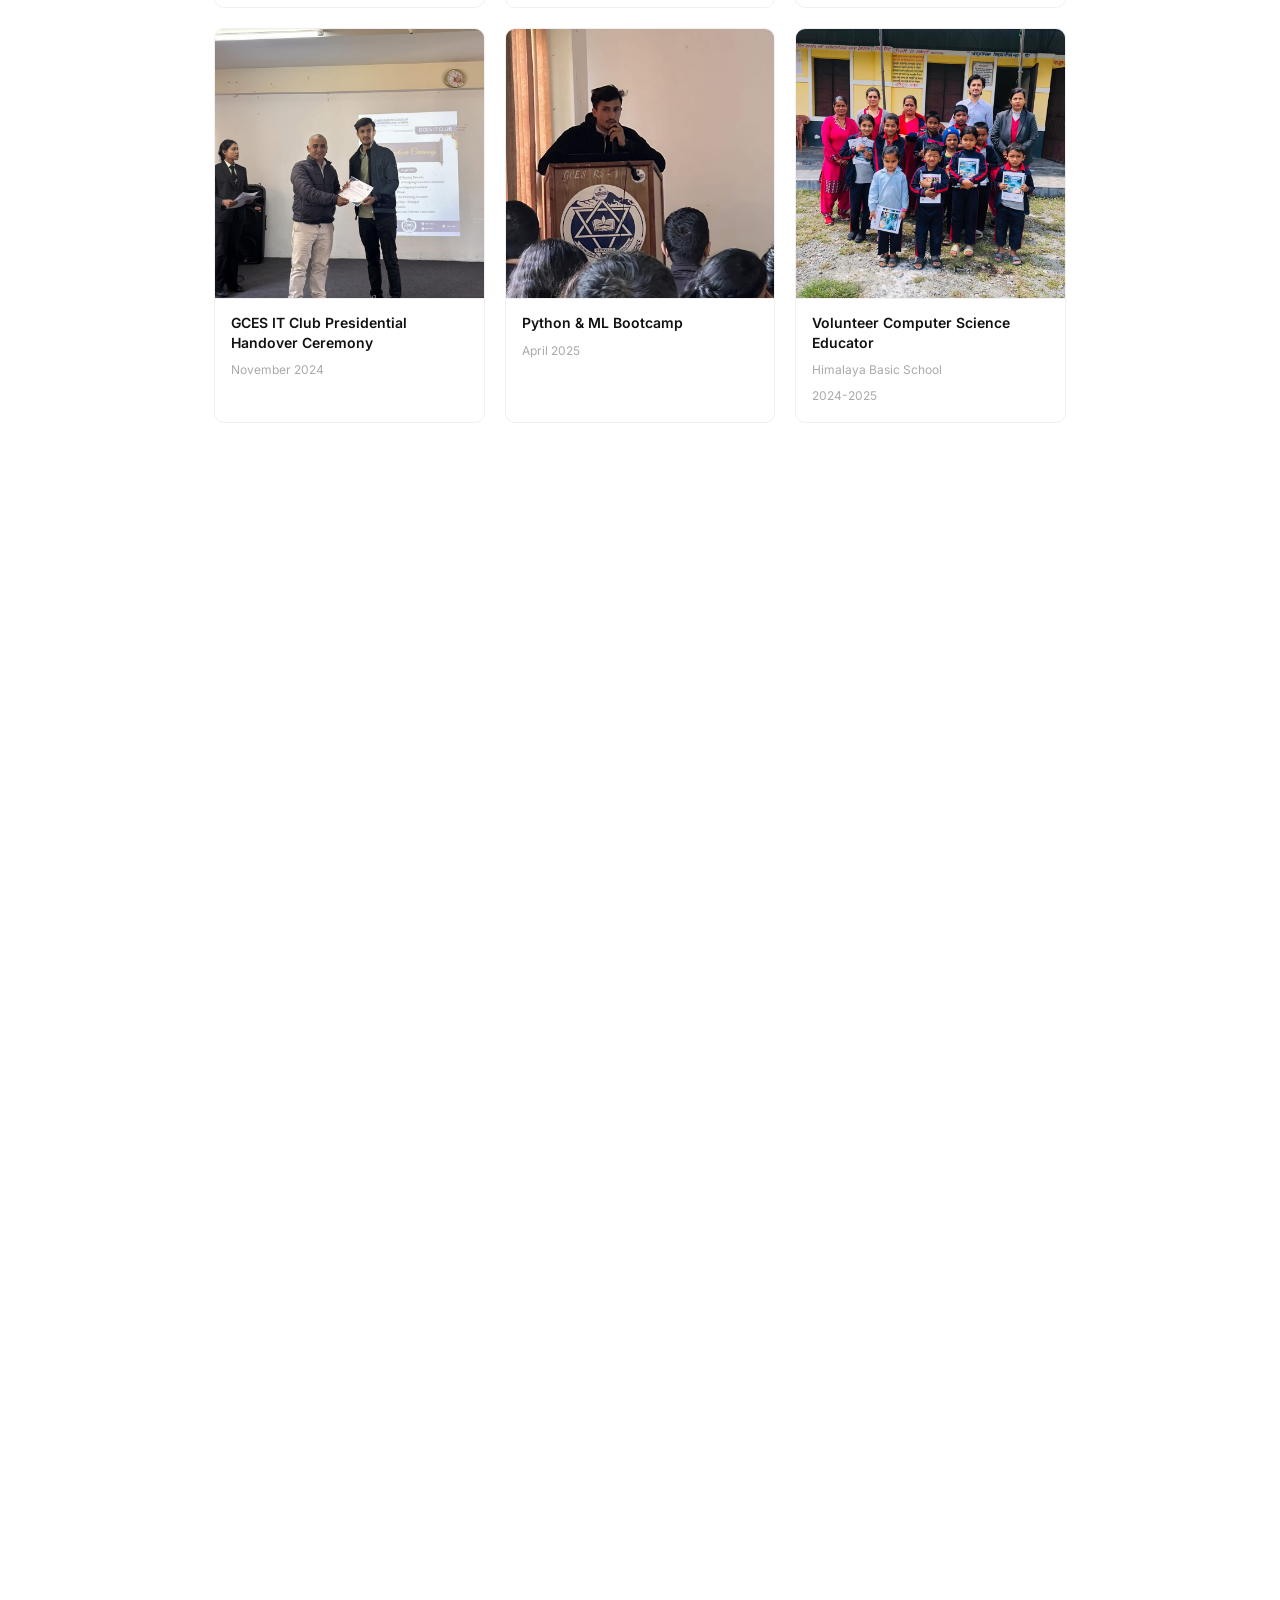
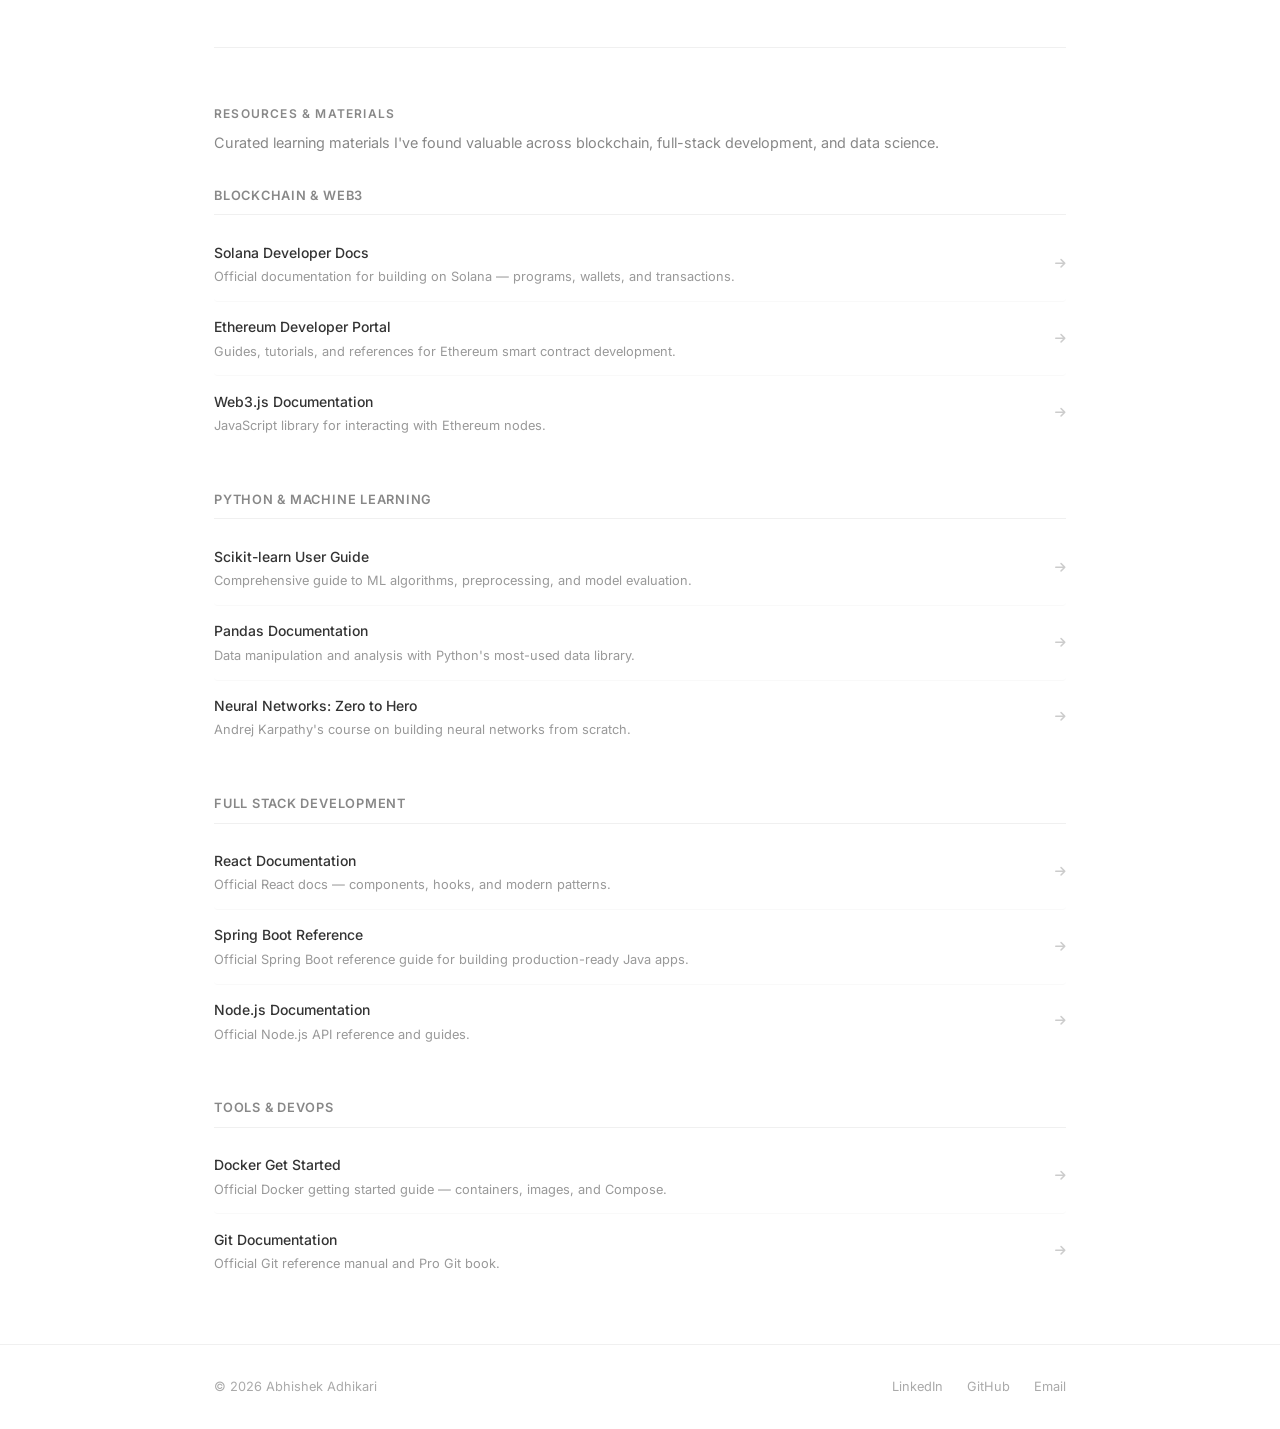
==== commit 6ad8676f: "hot-fix: minor UI fixes" ====
--- a/events.html
+++ b/events.html
@@ -154,7 +154,7 @@
                             <img src="./assets/it4.jpeg" />
                         </div>
                         <div class="moment-info">
-                            <h3 class="moment-title">Handover Ceremony</h3>
+                            <h3 class="moment-title">GCES IT Club Presidential Handover Ceremony</h3>
                             <span class="moment-date">November 2024</span>
                         </div>
                     </div>
@@ -175,7 +175,7 @@
                             <img src="./assets/teaching1.jpeg" />
                         </div>
                         <div class="moment-info">
-                            <h3 class="moment-title">Computer Science Teacher</h3>
+                            <h3 class="moment-title">Volunteer Computer Science Educator</h3>
                             <span class="moment-date">Himalaya Basic School</span> <br />
                             <span class="moment-date">2024-2025</span>
                         </div>
@@ -197,6 +197,7 @@
                         </div>
                         <div class="moment-info">
                             <h3 class="moment-title">Volunteer Computer Science Educator</h3>
+                            <span class="moment-date">August 2024</span>
                         </div>
                     </div>
                     <div class="moment-card fade-in">
@@ -225,7 +226,7 @@
                             <img src="./assets/hochiminh2.jpeg" />
                         </div>
                         <div class="moment-info">
-                            <h3 class="moment-title">AI x Blockchain Summit HCMC</h3>
+                            <h3 class="moment-title">AI x Blockchain Summit HCMC, Vietnam</h3>
                             <span class="moment-date">October 2025</span>
                         </div>
                     </div>
@@ -246,7 +247,7 @@
                             <img src="./assets/football.jpeg" />
                         </div>
                         <div class="moment-info">
-                            <h3 class="moment-title">Inter Saigon Tech Football Tournament</h3>
+                            <h3 class="moment-title">Inter-Tech Football Tournament – Ho Chi Minh City, Vietnam</h3>
                             <span class="moment-date">November 2025</span>
                         </div>
                     </div>
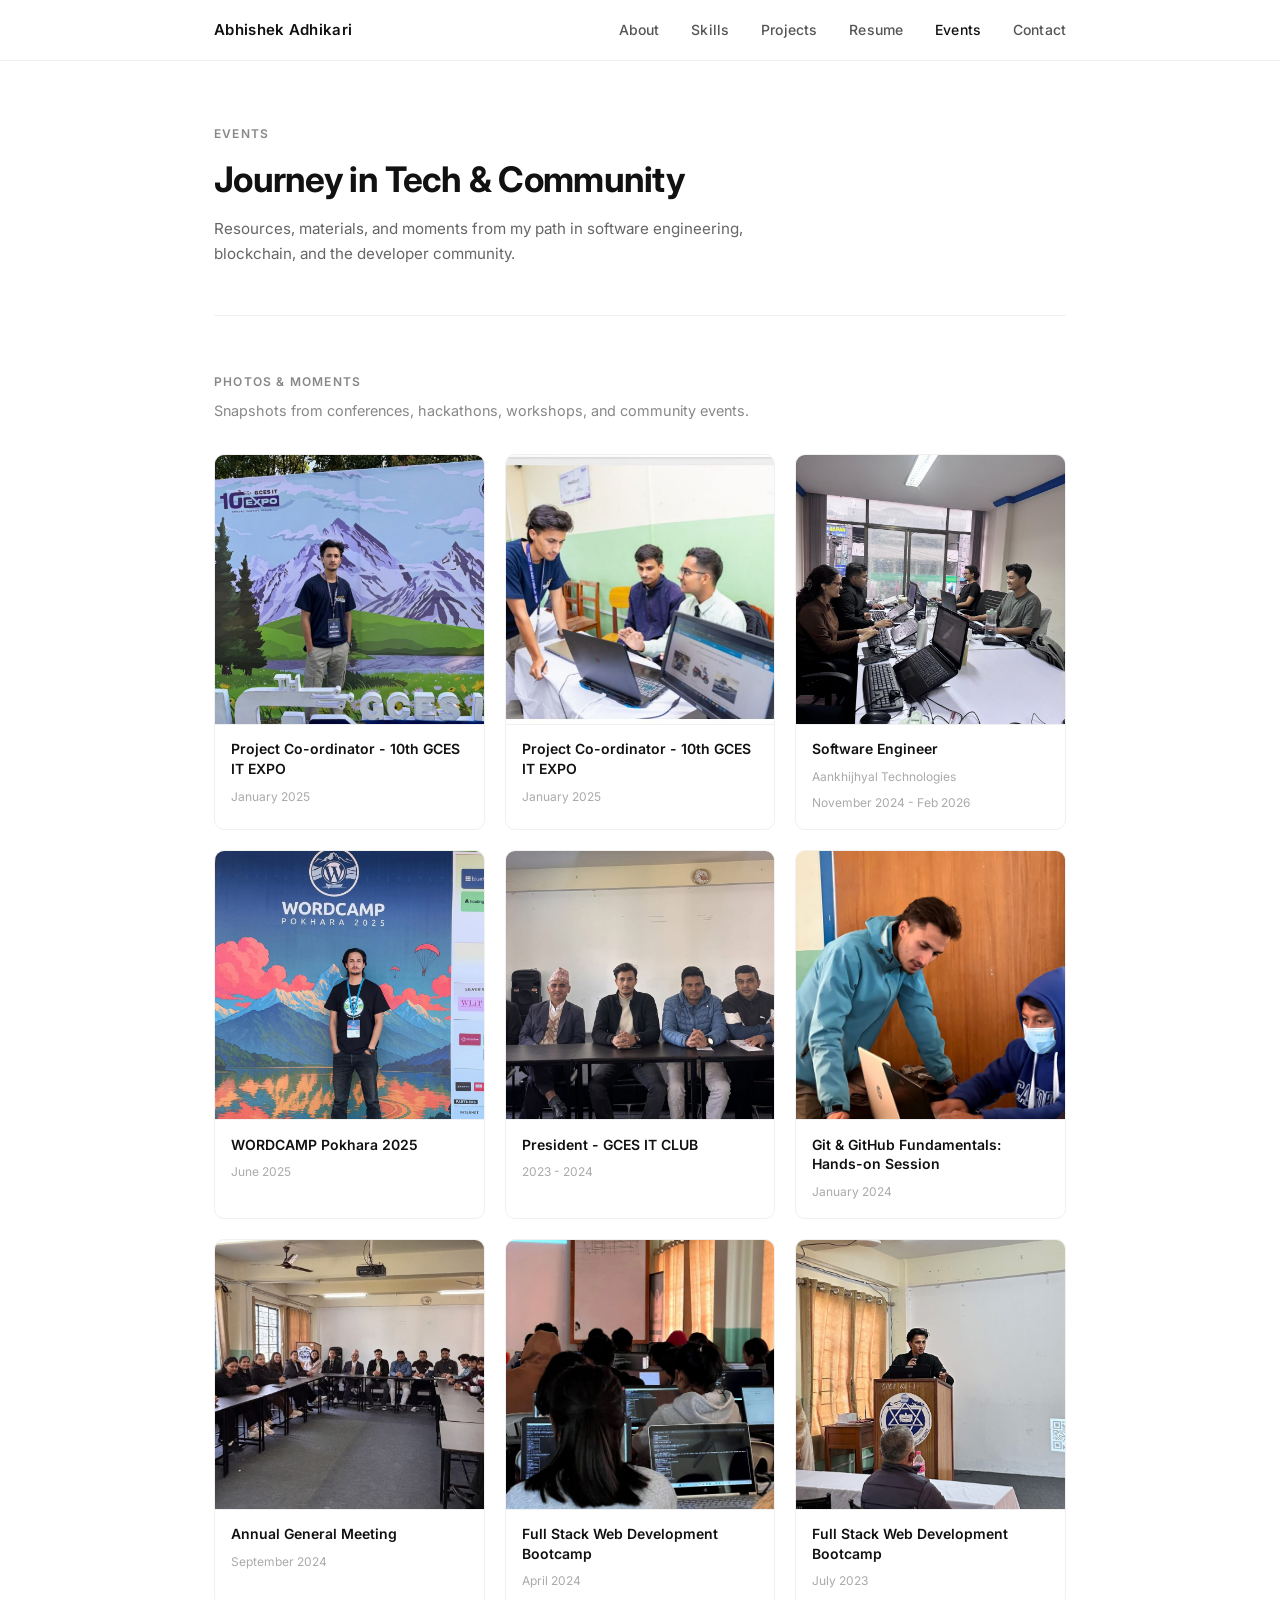
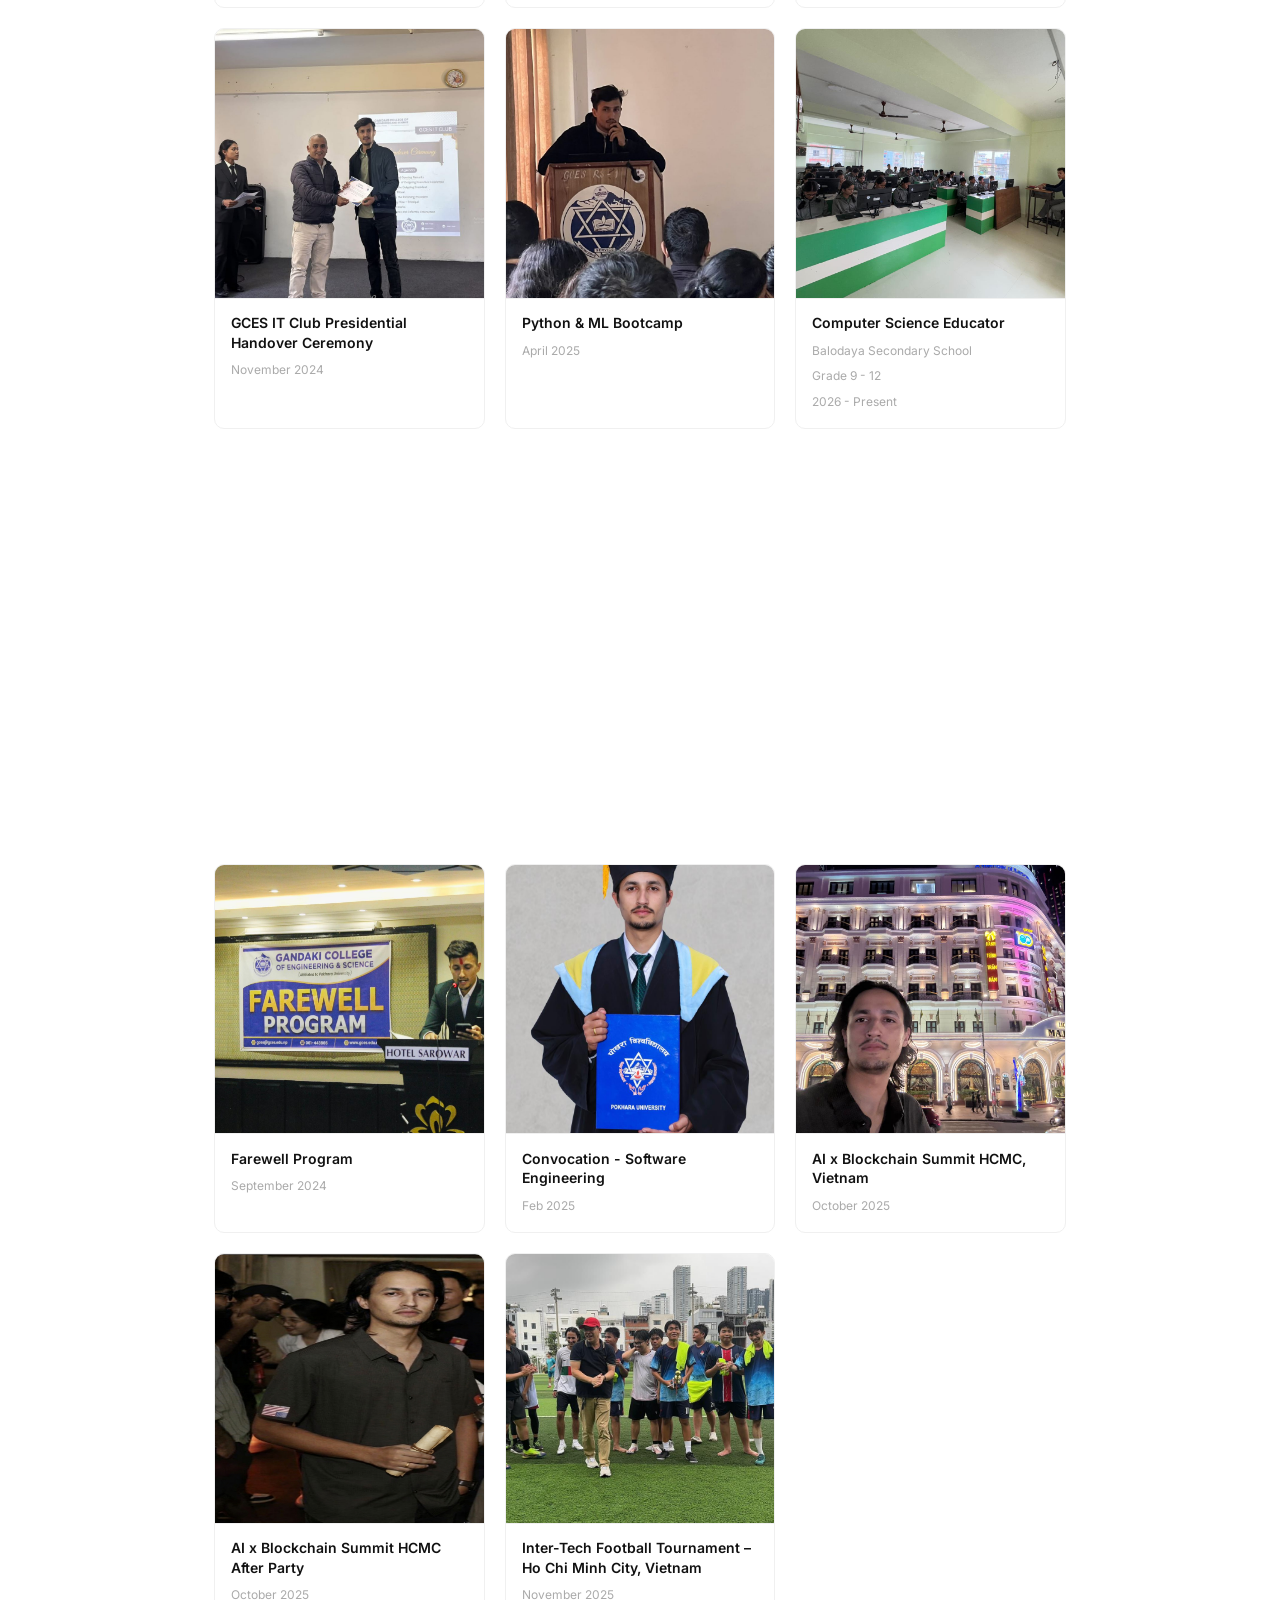
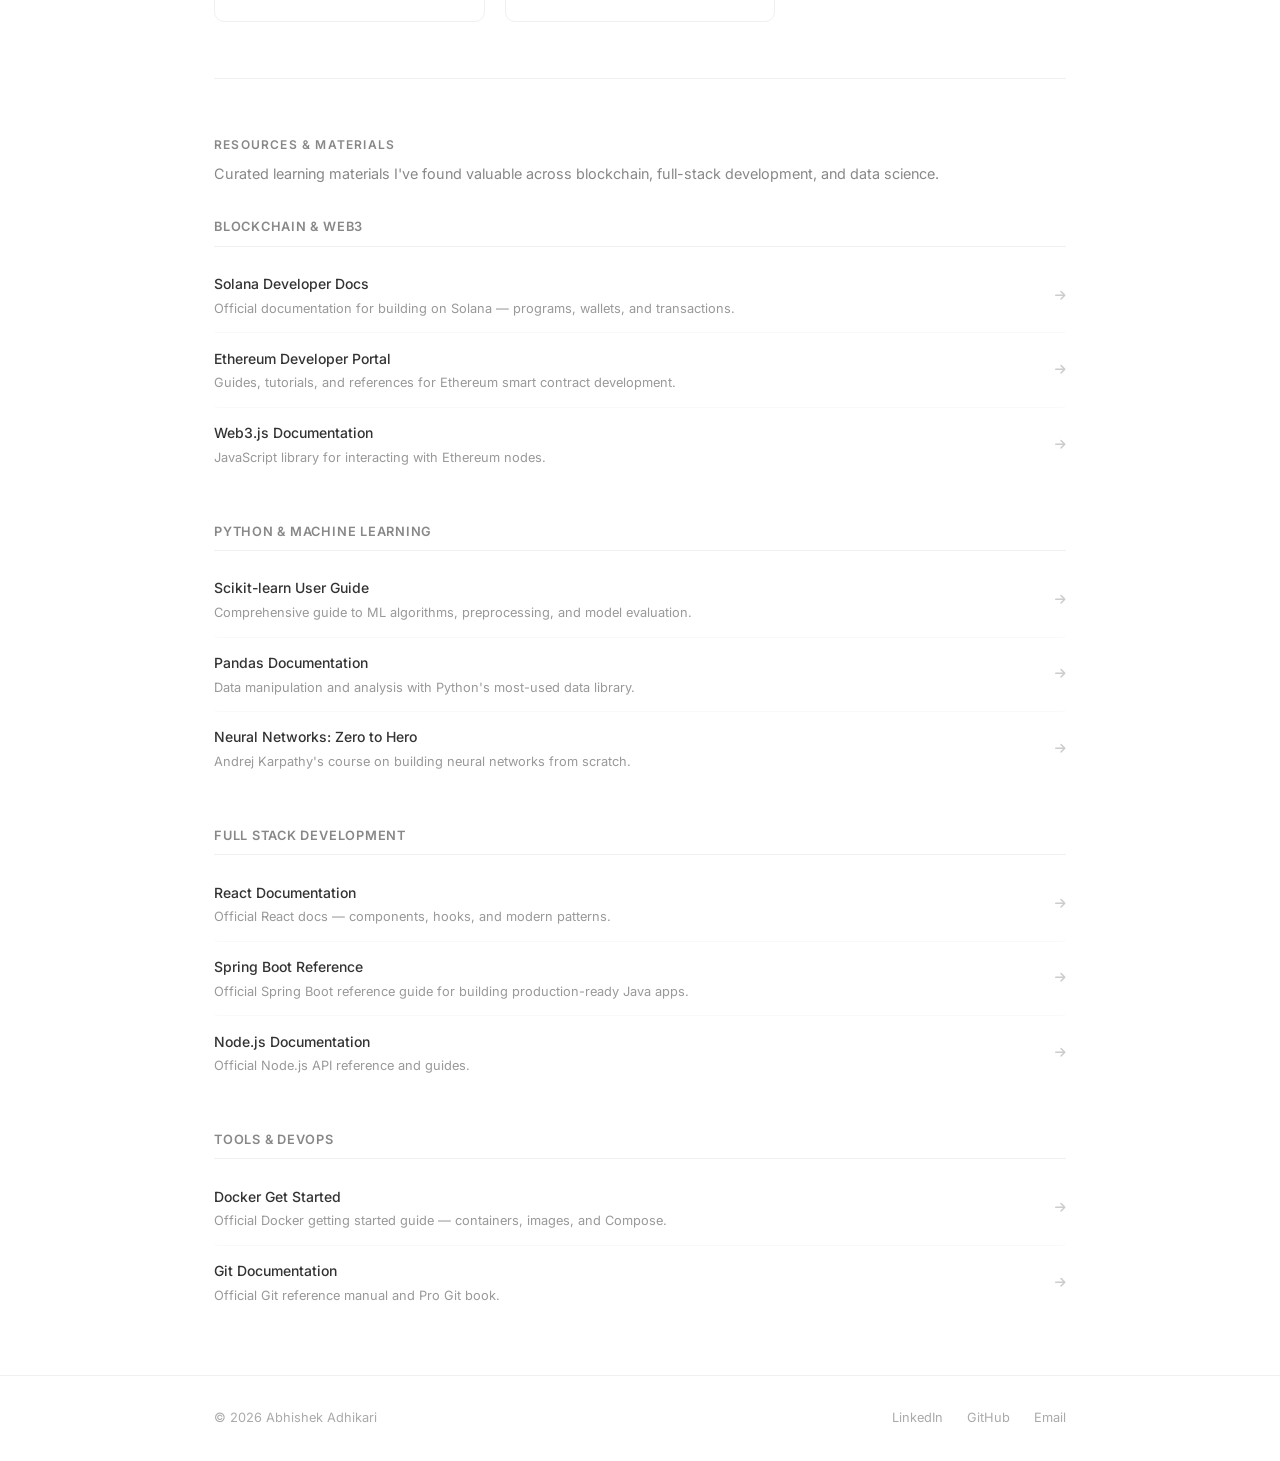
==== commit 5043ef30: "update events" ====
--- a/events.html
+++ b/events.html
@@ -1,403 +1,534 @@
-<!DOCTYPE html>
+<!doctype html>
 <html lang="en">
-
-<head>
-    <meta charset="UTF-8">
-    <meta name="viewport" content="width=device-width, initial-scale=1.0">
+  <head>
+    <meta charset="UTF-8" />
+    <meta name="viewport" content="width=device-width, initial-scale=1.0" />
     <title>Events — Abhishek Adhikari</title>
-    <link rel="stylesheet" href="styles.css">
-    <link rel="stylesheet" href="events.css">
-    <link rel="preconnect" href="https://fonts.googleapis.com">
-    <link rel="preconnect" href="https://fonts.gstatic.com" crossorigin>
-    <link href="https://fonts.googleapis.com/css2?family=Inter:wght@300;400;500;600;700&display=swap" rel="stylesheet">
-    <link rel="stylesheet" href="https://cdnjs.cloudflare.com/ajax/libs/font-awesome/6.0.0/css/all.min.css">
-</head>
-
-<body>
-
+    <link rel="stylesheet" href="styles.css" />
+    <link rel="stylesheet" href="events.css" />
+    <link rel="preconnect" href="https://fonts.googleapis.com" />
+    <link rel="preconnect" href="https://fonts.gstatic.com" crossorigin />
+    <link
+      href="https://fonts.googleapis.com/css2?family=Inter:wght@300;400;500;600;700&display=swap"
+      rel="stylesheet"
+    />
+    <link
+      rel="stylesheet"
+      href="https://cdnjs.cloudflare.com/ajax/libs/font-awesome/6.0.0/css/all.min.css"
+    />
+  </head>
+
+  <body>
     <!-- Navigation -->
     <nav class="navbar">
-        <div class="nav-container">
-            <div class="nav-logo">
-                <a href="index.html" class="logo-text">Abhishek Adhikari</a>
-            </div>
-            <ul class="nav-menu">
-                <li><a href="index.html#about" class="nav-link">About</a></li>
-                <li><a href="index.html#skills" class="nav-link">Skills</a></li>
-                <li><a href="index.html#projects" class="nav-link">Projects</a></li>
-                <li><a href="resume.html" class="nav-link">Resume</a></li>
-                <li><a href="events.html" class="nav-link active">Events</a></li>
-                <li><a href="index.html#contact" class="nav-link">Contact</a></li>
-            </ul>
-            <div class="hamburger" aria-label="Toggle menu" role="button" tabindex="0">
-                <span class="bar"></span>
-                <span class="bar"></span>
-                <span class="bar"></span>
-            </div>
+      <div class="nav-container">
+        <div class="nav-logo">
+          <a href="index.html" class="logo-text">Abhishek Adhikari</a>
         </div>
+        <ul class="nav-menu">
+          <li><a href="index.html#about" class="nav-link">About</a></li>
+          <li><a href="index.html#skills" class="nav-link">Skills</a></li>
+          <li><a href="index.html#projects" class="nav-link">Projects</a></li>
+          <li><a href="resume.html" class="nav-link">Resume</a></li>
+          <li><a href="events.html" class="nav-link active">Events</a></li>
+          <li><a href="index.html#contact" class="nav-link">Contact</a></li>
+        </ul>
+        <div
+          class="hamburger"
+          aria-label="Toggle menu"
+          role="button"
+          tabindex="0"
+        >
+          <span class="bar"></span>
+          <span class="bar"></span>
+          <span class="bar"></span>
+        </div>
+      </div>
     </nav>
 
     <main class="events-main">
-        <div class="container">
-
-            <!-- Page header -->
-            <div class="page-header">
-                <p class="section-label">Events</p>
-                <h1 class="page-title">Journey in Tech &amp; Community</h1>
-                <p class="page-subtitle">Resources, materials, and moments from my path in software engineering,
-                    blockchain, and the developer community.</p>
-            </div>
-
-            <!-- Photos & Moments -->
-            <section class="events-section">
-                <h2 class="events-section-title">Photos &amp; Moments</h2>
-                <p class="events-section-desc">Snapshots from conferences, hackathons, workshops, and community events.
-                </p>
-                <div class="moments-grid">
-                    <div class="moment-card fade-in">
-                        <div class="moment-photo moment-photo--placeholder">
-                            <!-- <i class="fas fa-laptop-code"></i> -->
-                            <img src="./assets/expo.png" />
-                        </div>
-                        <div class="moment-info">
-                            <h3 class="moment-title">Project Co-ordinator - 10th GCES IT EXPO</h3>
-                            <span class="moment-date">January 2025</span>
-                        </div>
-                    </div>
-                    <div class="moment-card fade-in">
-                        <div class="moment-photo moment-photo--placeholder">
-                            <!-- <i class="fas fa-code"></i> -->
-                            <img src="./assets/co-ordinator.jpeg" />
-                        </div>
-                        <div class="moment-info">
-                            <h3 class="moment-title">Project Co-ordinator - 10th GCES IT EXPO</h3>
-                            <span class="moment-date">January 2025</span>
-                        </div>
-                    </div>
-                    <div class="moment-card fade-in">
-                        <div class="moment-photo moment-photo--placeholder">
-                            <!-- <i class="fas fa-code"></i> -->
-                            <img src="./assets/workshop4.jpeg" />
-                        </div>
-                        <div class="moment-info">
-                            <h3 class="moment-title">Software Engineer</h3>
-                            <span class="moment-date">Aankhijhyal Technologies</span> <br />
-                            <span class="moment-date">November 2024 - Feb 2026</span>
-                        </div>
-                    </div>
-
-                    <div class="moment-card fade-in">
-                        <div class="moment-photo moment-photo--placeholder">
-                            <!-- <i class="fas fa-chalkboard-teacher"></i> -->
-                            <img src="./assets/wordcamp1.jpeg" />
-                        </div>
-                        <div class="moment-info">
-                            <h3 class="moment-title">WORDCAMP Pokhara 2025</h3>
-                            <span class="moment-date">June 2025</span>
-                        </div>
-                    </div>
-                    <div class="moment-card fade-in">
-                        <div class="moment-photo moment-photo--placeholder">
-                            <!-- <i class="fas fa-code"></i> -->
-                            <img src="./assets/it3.jpeg" />
-                        </div>
-                        <div class="moment-info">
-                            <h3 class="moment-title">President - GCES IT CLUB </h3>
-                            <span class="moment-date">2023 - 2024</span>
-                        </div>
-                    </div>
-                    <div class="moment-card fade-in">
-                        <div class="moment-photo moment-photo--placeholder">
-                            <!-- <i class="fas fa-code"></i> -->
-                            <img src="./assets/workshop2.jpeg" />
-                        </div>
-                        <div class="moment-info">
-                            <h3 class="moment-title">Git & GitHub Fundamentals: Hands-on Session</h3>
-                            <span class="moment-date">January 2024</span>
-                        </div>
-                    </div>
-                    <div class="moment-card fade-in">
-                        <div class="moment-photo moment-photo--placeholder">
-                            <!-- <i class="fas fa-code"></i> -->
-                            <img src="./assets/it2.jpeg" />
-                        </div>
-                        <div class="moment-info">
-                            <h3 class="moment-title">Annual General Meeting</h3>
-                            <span class="moment-date">September 2024</span>
-                        </div>
-                    </div>
-
-                    <div class="moment-card fade-in">
-                        <div class="moment-photo moment-photo--placeholder">
-                            <!-- <i class="fas fa-code"></i> -->
-                            <img src="./assets/workshop3.jpeg" />
-                        </div>
-                        <div class="moment-info">
-                            <h3 class="moment-title">Full Stack Web Development Bootcamp</h3>
-                            <span class="moment-date">April 2024</span>
-                        </div>
-                    </div>
-
-                    <div class="moment-card fade-in">
-                        <div class="moment-photo moment-photo--placeholder">
-                            <!-- <i class="fas fa-code"></i> -->
-                            <img src="./assets/session1.jpeg" />
-                        </div>
-                        <div class="moment-info">
-                            <h3 class="moment-title">Full Stack Web Development Bootcamp</h3>
-                            <span class="moment-date">July 2023</span>
-                        </div>
-                    </div>
-                    <div class="moment-card fade-in">
-                        <div class="moment-photo moment-photo--placeholder">
-                            <!-- <i class="fas fa-code"></i> -->
-                            <img src="./assets/it4.jpeg" />
-                        </div>
-                        <div class="moment-info">
-                            <h3 class="moment-title">GCES IT Club Presidential Handover Ceremony</h3>
-                            <span class="moment-date">November 2024</span>
-                        </div>
-                    </div>
-
-                    <div class="moment-card fade-in">
-                        <div class="moment-photo moment-photo--placeholder">
-                            <!-- <i class="fas fa-code"></i> -->
-                            <img src="./assets/session2.jpeg" />
-                        </div>
-                        <div class="moment-info">
-                            <h3 class="moment-title">Python &amp; ML Bootcamp</h3>
-                            <span class="moment-date">April 2025</span>
-                        </div>
-                    </div>
-                    <div class="moment-card fade-in">
-                        <div class="moment-photo moment-photo--placeholder">
-                            <!-- <i class="fas fa-code"></i> -->
-                            <img src="./assets/teaching1.jpeg" />
-                        </div>
-                        <div class="moment-info">
-                            <h3 class="moment-title">Volunteer Computer Science Educator</h3>
-                            <span class="moment-date">Himalaya Basic School</span> <br />
-                            <span class="moment-date">2024-2025</span>
-                        </div>
-                    </div>
-                    <div class="moment-card fade-in">
-                        <div class="moment-photo moment-photo--placeholder">
-                            <!-- <i class="fas fa-code"></i> -->
-                            <img src="./assets/teaching2.jpeg" />
-                        </div>
-                        <div class="moment-info">
-                            <h3 class="moment-title">Volunteer Computer Science Educator</h3>
-                            <span class="moment-date">August 2024</span>
-                        </div>
-                    </div>
-                    <div class="moment-card fade-in">
-                        <div class="moment-photo moment-photo--placeholder">
-                            <!-- <i class="fas fa-code"></i> -->
-                            <img src="./assets/teaching3.jpeg" />
-                        </div>
-                        <div class="moment-info">
-                            <h3 class="moment-title">Volunteer Computer Science Educator</h3>
-                            <span class="moment-date">August 2024</span>
-                        </div>
-                    </div>
-                    <div class="moment-card fade-in">
-                        <div class="moment-photo moment-photo--placeholder">
-                            <!-- <i class="fas fa-code"></i> -->
-                            <img src="./assets/farewell.jpeg" />
-                        </div>
-                        <div class="moment-info">
-                            <h3 class="moment-title">Farewell Program</h3>
-                            <span class="moment-date">September 2024</span>
-                        </div>
-                    </div>
-                    <div class="moment-card fade-in">
-                        <div class="moment-photo moment-photo--placeholder">
-                            <!-- <i class="fas fa-code"></i> -->
-                            <img src="./assets/convocation2.jpeg" />
-                        </div>
-                        <div class="moment-info">
-                            <h3 class="moment-title">Convocation - Software Engineering</h3>
-                            <span class="moment-date">Feb 2025</span>
-                        </div>
-                    </div>
-                    <div class="moment-card fade-in">
-                        <div class="moment-photo moment-photo--placeholder">
-                            <!-- <i class="fas fa-users"></i> -->
-                            <img src="./assets/hochiminh2.jpeg" />
-                        </div>
-                        <div class="moment-info">
-                            <h3 class="moment-title">AI x Blockchain Summit HCMC, Vietnam</h3>
-                            <span class="moment-date">October 2025</span>
-                        </div>
-                    </div>
-                    <div class="moment-card fade-in">
-                        <!-- <div class="moment-photo moment-photo--placeholder"> -->
-                        <div class="moment-photos moment-photos--placeholder">
-                            <!-- <i class="fas fa-users"></i> -->
-                            <img src="./assets/hochiminh.png" />
-                        </div>
-                        <div class="moment-info">
-                            <h3 class="moment-title">AI x Blockchain Summit HCMC After Party</h3>
-                            <span class="moment-date">October 2025</span>
-                        </div>
-                    </div>
-                    <div class="moment-card fade-in">
-                        <div class="moment-photo moment-photo--placeholder">
-                            <!-- <i class="fas fa-code"></i> -->
-                            <img src="./assets/football.jpeg" />
-                        </div>
-                        <div class="moment-info">
-                            <h3 class="moment-title">Inter-Tech Football Tournament – Ho Chi Minh City, Vietnam</h3>
-                            <span class="moment-date">November 2025</span>
-                        </div>
-                    </div>
-
-
-                </div>
-            </section>
-
-            <!-- Resources -->
-            <section class="events-section">
-                <h2 class="events-section-title">Resources &amp; Materials</h2>
-                <p class="events-section-desc">Curated learning materials I've found valuable across blockchain,
-                    full-stack development, and data science.</p>
-
-                <div class="resource-group fade-in">
-                    <h3 class="resource-group-title">Blockchain &amp; Web3</h3>
-                    <div class="resource-list">
-                        <a href="https://solana.com/developers" target="_blank" rel="noopener" class="resource-item">
-                            <div class="resource-info">
-                                <span class="resource-name">Solana Developer Docs</span>
-                                <span class="resource-desc">Official documentation for building on Solana — programs,
-                                    wallets, and transactions.</span>
-                            </div>
-                            <i class="fas fa-arrow-right resource-arrow"></i>
-                        </a>
-                        <a href="https://ethereum.org/en/developers/" target="_blank" rel="noopener"
-                            class="resource-item">
-                            <div class="resource-info">
-                                <span class="resource-name">Ethereum Developer Portal</span>
-                                <span class="resource-desc">Guides, tutorials, and references for Ethereum smart
-                                    contract development.</span>
-                            </div>
-                            <i class="fas fa-arrow-right resource-arrow"></i>
-                        </a>
-                        <a href="https://docs.web3js.org/" target="_blank" rel="noopener" class="resource-item">
-                            <div class="resource-info">
-                                <span class="resource-name">Web3.js Documentation</span>
-                                <span class="resource-desc">JavaScript library for interacting with Ethereum
-                                    nodes.</span>
-                            </div>
-                            <i class="fas fa-arrow-right resource-arrow"></i>
-                        </a>
-                    </div>
-                </div>
-
-                <div class="resource-group fade-in">
-                    <h3 class="resource-group-title">Python &amp; Machine Learning</h3>
-                    <div class="resource-list">
-                        <a href="https://scikit-learn.org/stable/user_guide.html" target="_blank" rel="noopener"
-                            class="resource-item">
-                            <div class="resource-info">
-                                <span class="resource-name">Scikit-learn User Guide</span>
-                                <span class="resource-desc">Comprehensive guide to ML algorithms, preprocessing, and
-                                    model evaluation.</span>
-                            </div>
-                            <i class="fas fa-arrow-right resource-arrow"></i>
-                        </a>
-                        <a href="https://pandas.pydata.org/docs/" target="_blank" rel="noopener" class="resource-item">
-                            <div class="resource-info">
-                                <span class="resource-name">Pandas Documentation</span>
-                                <span class="resource-desc">Data manipulation and analysis with Python's most-used data
-                                    library.</span>
-                            </div>
-                            <i class="fas fa-arrow-right resource-arrow"></i>
-                        </a>
-                        <a href="https://karpathy.ai/zero-to-hero.html" target="_blank" rel="noopener"
-                            class="resource-item">
-                            <div class="resource-info">
-                                <span class="resource-name">Neural Networks: Zero to Hero</span>
-                                <span class="resource-desc">Andrej Karpathy's course on building neural networks from
-                                    scratch.</span>
-                            </div>
-                            <i class="fas fa-arrow-right resource-arrow"></i>
-                        </a>
-                    </div>
-                </div>
-
-                <div class="resource-group fade-in">
-                    <h3 class="resource-group-title">Full Stack Development</h3>
-                    <div class="resource-list">
-                        <a href="https://react.dev" target="_blank" rel="noopener" class="resource-item">
-                            <div class="resource-info">
-                                <span class="resource-name">React Documentation</span>
-                                <span class="resource-desc">Official React docs — components, hooks, and modern
-                                    patterns.</span>
-                            </div>
-                            <i class="fas fa-arrow-right resource-arrow"></i>
-                        </a>
-                        <a href="https://docs.spring.io/spring-boot/docs/current/reference/html/" target="_blank"
-                            rel="noopener" class="resource-item">
-                            <div class="resource-info">
-                                <span class="resource-name">Spring Boot Reference</span>
-                                <span class="resource-desc">Official Spring Boot reference guide for building
-                                    production-ready Java apps.</span>
-                            </div>
-                            <i class="fas fa-arrow-right resource-arrow"></i>
-                        </a>
-                        <a href="https://nodejs.org/en/docs" target="_blank" rel="noopener" class="resource-item">
-                            <div class="resource-info">
-                                <span class="resource-name">Node.js Documentation</span>
-                                <span class="resource-desc">Official Node.js API reference and guides.</span>
-                            </div>
-                            <i class="fas fa-arrow-right resource-arrow"></i>
-                        </a>
-                    </div>
-                </div>
-
-                <div class="resource-group fade-in">
-                    <h3 class="resource-group-title">Tools &amp; DevOps</h3>
-                    <div class="resource-list">
-                        <a href="https://docs.docker.com/get-started/" target="_blank" rel="noopener"
-                            class="resource-item">
-                            <div class="resource-info">
-                                <span class="resource-name">Docker Get Started</span>
-                                <span class="resource-desc">Official Docker getting started guide — containers, images,
-                                    and Compose.</span>
-                            </div>
-                            <i class="fas fa-arrow-right resource-arrow"></i>
-                        </a>
-                        <a href="https://git-scm.com/doc" target="_blank" rel="noopener" class="resource-item">
-                            <div class="resource-info">
-                                <span class="resource-name">Git Documentation</span>
-                                <span class="resource-desc">Official Git reference manual and Pro Git book.</span>
-                            </div>
-                            <i class="fas fa-arrow-right resource-arrow"></i>
-                        </a>
-                    </div>
-                </div>
-            </section>
+      <div class="container">
+        <!-- Page header -->
+        <div class="page-header">
+          <p class="section-label">Events</p>
+          <h1 class="page-title">Journey in Tech &amp; Community</h1>
+          <p class="page-subtitle">
+            Resources, materials, and moments from my path in software
+            engineering, blockchain, and the developer community.
+          </p>
         </div>
+
+        <!-- Photos & Moments -->
+        <section class="events-section">
+          <h2 class="events-section-title">Photos &amp; Moments</h2>
+          <p class="events-section-desc">
+            Snapshots from conferences, hackathons, workshops, and community
+            events.
+          </p>
+          <div class="moments-grid">
+            <div class="moment-card fade-in">
+              <div class="moment-photo moment-photo--placeholder">
+                <!-- <i class="fas fa-laptop-code"></i> -->
+                <img src="./assets/expo.png" />
+              </div>
+              <div class="moment-info">
+                <h3 class="moment-title">
+                  Project Co-ordinator - 10th GCES IT EXPO
+                </h3>
+                <span class="moment-date">January 2025</span>
+              </div>
+            </div>
+            <div class="moment-card fade-in">
+              <div class="moment-photo moment-photo--placeholder">
+                <!-- <i class="fas fa-code"></i> -->
+                <img src="./assets/co-ordinator.jpeg" />
+              </div>
+              <div class="moment-info">
+                <h3 class="moment-title">
+                  Project Co-ordinator - 10th GCES IT EXPO
+                </h3>
+                <span class="moment-date">January 2025</span>
+              </div>
+            </div>
+            <div class="moment-card fade-in">
+              <div class="moment-photo moment-photo--placeholder">
+                <!-- <i class="fas fa-code"></i> -->
+                <img src="./assets/workshop4.jpeg" />
+              </div>
+              <div class="moment-info">
+                <h3 class="moment-title">Software Engineer</h3>
+                <span class="moment-date">Aankhijhyal Technologies</span> <br />
+                <span class="moment-date">November 2024 - Feb 2026</span>
+              </div>
+            </div>
+
+            <div class="moment-card fade-in">
+              <div class="moment-photo moment-photo--placeholder">
+                <!-- <i class="fas fa-chalkboard-teacher"></i> -->
+                <img src="./assets/wordcamp1.jpeg" />
+              </div>
+              <div class="moment-info">
+                <h3 class="moment-title">WORDCAMP Pokhara 2025</h3>
+                <span class="moment-date">June 2025</span>
+              </div>
+            </div>
+            <div class="moment-card fade-in">
+              <div class="moment-photo moment-photo--placeholder">
+                <!-- <i class="fas fa-code"></i> -->
+                <img src="./assets/it3.jpeg" />
+              </div>
+              <div class="moment-info">
+                <h3 class="moment-title">President - GCES IT CLUB</h3>
+                <span class="moment-date">2023 - 2024</span>
+              </div>
+            </div>
+            <div class="moment-card fade-in">
+              <div class="moment-photo moment-photo--placeholder">
+                <!-- <i class="fas fa-code"></i> -->
+                <img src="./assets/workshop2.jpeg" />
+              </div>
+              <div class="moment-info">
+                <h3 class="moment-title">
+                  Git & GitHub Fundamentals: Hands-on Session
+                </h3>
+                <span class="moment-date">January 2024</span>
+              </div>
+            </div>
+            <div class="moment-card fade-in">
+              <div class="moment-photo moment-photo--placeholder">
+                <!-- <i class="fas fa-code"></i> -->
+                <img src="./assets/it2.jpeg" />
+              </div>
+              <div class="moment-info">
+                <h3 class="moment-title">Annual General Meeting</h3>
+                <span class="moment-date">September 2024</span>
+              </div>
+            </div>
+
+            <div class="moment-card fade-in">
+              <div class="moment-photo moment-photo--placeholder">
+                <!-- <i class="fas fa-code"></i> -->
+                <img src="./assets/workshop3.jpeg" />
+              </div>
+              <div class="moment-info">
+                <h3 class="moment-title">
+                  Full Stack Web Development Bootcamp
+                </h3>
+                <span class="moment-date">April 2024</span>
+              </div>
+            </div>
+
+            <div class="moment-card fade-in">
+              <div class="moment-photo moment-photo--placeholder">
+                <!-- <i class="fas fa-code"></i> -->
+                <img src="./assets/session1.jpeg" />
+              </div>
+              <div class="moment-info">
+                <h3 class="moment-title">
+                  Full Stack Web Development Bootcamp
+                </h3>
+                <span class="moment-date">July 2023</span>
+              </div>
+            </div>
+            <div class="moment-card fade-in">
+              <div class="moment-photo moment-photo--placeholder">
+                <!-- <i class="fas fa-code"></i> -->
+                <img src="./assets/it4.jpeg" />
+              </div>
+              <div class="moment-info">
+                <h3 class="moment-title">
+                  GCES IT Club Presidential Handover Ceremony
+                </h3>
+                <span class="moment-date">November 2024</span>
+              </div>
+            </div>
+
+            <div class="moment-card fade-in">
+              <div class="moment-photo moment-photo--placeholder">
+                <!-- <i class="fas fa-code"></i> -->
+                <img src="./assets/session2.jpeg" />
+              </div>
+              <div class="moment-info">
+                <h3 class="moment-title">Python &amp; ML Bootcamp</h3>
+                <span class="moment-date">April 2025</span>
+              </div>
+            </div>
+            <div class="moment-card fade-in">
+              <div class="moment-photo moment-photo--placeholder">
+                <!-- <i class="fas fa-code"></i> -->
+                <img src="./assets/balodaya.jpeg" />
+              </div>
+              <div class="moment-info">
+                <h3 class="moment-title">Computer Science Educator</h3>
+                <span class="moment-date">Balodaya Secondary School</span>
+                <br />
+                <span class="moment-date">Grade 9 - 12</span> <br />
+                <span class="moment-date">2026 - Present</span>
+              </div>
+            </div>
+            <div class="moment-card fade-in">
+              <div class="moment-photo moment-photo--placeholder">
+                <!-- <i class="fas fa-code"></i> -->
+                <img src="./assets/teaching1.jpeg" />
+              </div>
+              <div class="moment-info">
+                <h3 class="moment-title">
+                  Volunteer Computer Science Educator
+                </h3>
+                <span class="moment-date">Himalaya Basic School</span> <br />
+                <span class="moment-date">2024-2025</span>
+              </div>
+            </div>
+            <div class="moment-card fade-in">
+              <div class="moment-photo moment-photo--placeholder">
+                <!-- <i class="fas fa-code"></i> -->
+                <img src="./assets/teaching2.jpeg" />
+              </div>
+              <div class="moment-info">
+                <h3 class="moment-title">
+                  Volunteer Computer Science Educator
+                </h3>
+                <span class="moment-date">August 2024</span>
+              </div>
+            </div>
+            <div class="moment-card fade-in">
+              <div class="moment-photo moment-photo--placeholder">
+                <!-- <i class="fas fa-code"></i> -->
+                <img src="./assets/teaching3.jpeg" />
+              </div>
+              <div class="moment-info">
+                <h3 class="moment-title">
+                  Volunteer Computer Science Educator
+                </h3>
+                <span class="moment-date">August 2024</span>
+              </div>
+            </div>
+            <div class="moment-card fade-in">
+              <div class="moment-photo moment-photo--placeholder">
+                <!-- <i class="fas fa-code"></i> -->
+                <img src="./assets/farewell.jpeg" />
+              </div>
+              <div class="moment-info">
+                <h3 class="moment-title">Farewell Program</h3>
+                <span class="moment-date">September 2024</span>
+              </div>
+            </div>
+            <div class="moment-card fade-in">
+              <div class="moment-photo moment-photo--placeholder">
+                <!-- <i class="fas fa-code"></i> -->
+                <img src="./assets/convocation2.jpeg" />
+              </div>
+              <div class="moment-info">
+                <h3 class="moment-title">Convocation - Software Engineering</h3>
+                <span class="moment-date">Feb 2025</span>
+              </div>
+            </div>
+            <div class="moment-card fade-in">
+              <div class="moment-photo moment-photo--placeholder">
+                <!-- <i class="fas fa-users"></i> -->
+                <img src="./assets/hochiminh2.jpeg" />
+              </div>
+              <div class="moment-info">
+                <h3 class="moment-title">
+                  AI x Blockchain Summit HCMC, Vietnam
+                </h3>
+                <span class="moment-date">October 2025</span>
+              </div>
+            </div>
+            <div class="moment-card fade-in">
+              <!-- <div class="moment-photo moment-photo--placeholder"> -->
+              <div class="moment-photos moment-photos--placeholder">
+                <!-- <i class="fas fa-users"></i> -->
+                <img src="./assets/hochiminh.png" />
+              </div>
+              <div class="moment-info">
+                <h3 class="moment-title">
+                  AI x Blockchain Summit HCMC After Party
+                </h3>
+                <span class="moment-date">October 2025</span>
+              </div>
+            </div>
+            <div class="moment-card fade-in">
+              <div class="moment-photo moment-photo--placeholder">
+                <!-- <i class="fas fa-code"></i> -->
+                <img src="./assets/football.jpeg" />
+              </div>
+              <div class="moment-info">
+                <h3 class="moment-title">
+                  Inter-Tech Football Tournament – Ho Chi Minh City, Vietnam
+                </h3>
+                <span class="moment-date">November 2025</span>
+              </div>
+            </div>
+          </div>
+        </section>
+
+        <!-- Resources -->
+        <section class="events-section">
+          <h2 class="events-section-title">Resources &amp; Materials</h2>
+          <p class="events-section-desc">
+            Curated learning materials I've found valuable across blockchain,
+            full-stack development, and data science.
+          </p>
+
+          <div class="resource-group fade-in">
+            <h3 class="resource-group-title">Blockchain &amp; Web3</h3>
+            <div class="resource-list">
+              <a
+                href="https://solana.com/developers"
+                target="_blank"
+                rel="noopener"
+                class="resource-item"
+              >
+                <div class="resource-info">
+                  <span class="resource-name">Solana Developer Docs</span>
+                  <span class="resource-desc"
+                    >Official documentation for building on Solana — programs,
+                    wallets, and transactions.</span
+                  >
+                </div>
+                <i class="fas fa-arrow-right resource-arrow"></i>
+              </a>
+              <a
+                href="https://ethereum.org/en/developers/"
+                target="_blank"
+                rel="noopener"
+                class="resource-item"
+              >
+                <div class="resource-info">
+                  <span class="resource-name">Ethereum Developer Portal</span>
+                  <span class="resource-desc"
+                    >Guides, tutorials, and references for Ethereum smart
+                    contract development.</span
+                  >
+                </div>
+                <i class="fas fa-arrow-right resource-arrow"></i>
+              </a>
+              <a
+                href="https://docs.web3js.org/"
+                target="_blank"
+                rel="noopener"
+                class="resource-item"
+              >
+                <div class="resource-info">
+                  <span class="resource-name">Web3.js Documentation</span>
+                  <span class="resource-desc"
+                    >JavaScript library for interacting with Ethereum
+                    nodes.</span
+                  >
+                </div>
+                <i class="fas fa-arrow-right resource-arrow"></i>
+              </a>
+            </div>
+          </div>
+
+          <div class="resource-group fade-in">
+            <h3 class="resource-group-title">Python &amp; Machine Learning</h3>
+            <div class="resource-list">
+              <a
+                href="https://scikit-learn.org/stable/user_guide.html"
+                target="_blank"
+                rel="noopener"
+                class="resource-item"
+              >
+                <div class="resource-info">
+                  <span class="resource-name">Scikit-learn User Guide</span>
+                  <span class="resource-desc"
+                    >Comprehensive guide to ML algorithms, preprocessing, and
+                    model evaluation.</span
+                  >
+                </div>
+                <i class="fas fa-arrow-right resource-arrow"></i>
+              </a>
+              <a
+                href="https://pandas.pydata.org/docs/"
+                target="_blank"
+                rel="noopener"
+                class="resource-item"
+              >
+                <div class="resource-info">
+                  <span class="resource-name">Pandas Documentation</span>
+                  <span class="resource-desc"
+                    >Data manipulation and analysis with Python's most-used data
+                    library.</span
+                  >
+                </div>
+                <i class="fas fa-arrow-right resource-arrow"></i>
+              </a>
+              <a
+                href="https://karpathy.ai/zero-to-hero.html"
+                target="_blank"
+                rel="noopener"
+                class="resource-item"
+              >
+                <div class="resource-info">
+                  <span class="resource-name"
+                    >Neural Networks: Zero to Hero</span
+                  >
+                  <span class="resource-desc"
+                    >Andrej Karpathy's course on building neural networks from
+                    scratch.</span
+                  >
+                </div>
+                <i class="fas fa-arrow-right resource-arrow"></i>
+              </a>
+            </div>
+          </div>
+
+          <div class="resource-group fade-in">
+            <h3 class="resource-group-title">Full Stack Development</h3>
+            <div class="resource-list">
+              <a
+                href="https://react.dev"
+                target="_blank"
+                rel="noopener"
+                class="resource-item"
+              >
+                <div class="resource-info">
+                  <span class="resource-name">React Documentation</span>
+                  <span class="resource-desc"
+                    >Official React docs — components, hooks, and modern
+                    patterns.</span
+                  >
+                </div>
+                <i class="fas fa-arrow-right resource-arrow"></i>
+              </a>
+              <a
+                href="https://docs.spring.io/spring-boot/docs/current/reference/html/"
+                target="_blank"
+                rel="noopener"
+                class="resource-item"
+              >
+                <div class="resource-info">
+                  <span class="resource-name">Spring Boot Reference</span>
+                  <span class="resource-desc"
+                    >Official Spring Boot reference guide for building
+                    production-ready Java apps.</span
+                  >
+                </div>
+                <i class="fas fa-arrow-right resource-arrow"></i>
+              </a>
+              <a
+                href="https://nodejs.org/en/docs"
+                target="_blank"
+                rel="noopener"
+                class="resource-item"
+              >
+                <div class="resource-info">
+                  <span class="resource-name">Node.js Documentation</span>
+                  <span class="resource-desc"
+                    >Official Node.js API reference and guides.</span
+                  >
+                </div>
+                <i class="fas fa-arrow-right resource-arrow"></i>
+              </a>
+            </div>
+          </div>
+
+          <div class="resource-group fade-in">
+            <h3 class="resource-group-title">Tools &amp; DevOps</h3>
+            <div class="resource-list">
+              <a
+                href="https://docs.docker.com/get-started/"
+                target="_blank"
+                rel="noopener"
+                class="resource-item"
+              >
+                <div class="resource-info">
+                  <span class="resource-name">Docker Get Started</span>
+                  <span class="resource-desc"
+                    >Official Docker getting started guide — containers, images,
+                    and Compose.</span
+                  >
+                </div>
+                <i class="fas fa-arrow-right resource-arrow"></i>
+              </a>
+              <a
+                href="https://git-scm.com/doc"
+                target="_blank"
+                rel="noopener"
+                class="resource-item"
+              >
+                <div class="resource-info">
+                  <span class="resource-name">Git Documentation</span>
+                  <span class="resource-desc"
+                    >Official Git reference manual and Pro Git book.</span
+                  >
+                </div>
+                <i class="fas fa-arrow-right resource-arrow"></i>
+              </a>
+            </div>
+          </div>
+        </section>
+      </div>
     </main>
 
     <!-- Footer -->
     <footer class="footer">
-        <div class="container">
-            <div class="footer-content">
-                <div class="footer-text">
-                    <p>&copy; 2026 Abhishek Adhikari</p>
-                </div>
-                <div class="footer-links">
-                    <a href="https://www.linkedin.com/in/abhishek-adhikarii/" target="_blank"
-                        rel="noopener">LinkedIn</a>
-                    <a href="https://github.com/ad-abhishek" target="_blank" rel="noopener">GitHub</a>
-                    <a href="mailto:abhishek.adhikari276@gmail.com">Email</a>
-                </div>
-            </div>
+      <div class="container">
+        <div class="footer-content">
+          <div class="footer-text">
+            <p>&copy; 2026 Abhishek Adhikari</p>
+          </div>
+          <div class="footer-links">
+            <a
+              href="https://www.linkedin.com/in/abhishek-adhikarii/"
+              target="_blank"
+              rel="noopener"
+              >LinkedIn</a
+            >
+            <a
+              href="https://github.com/ad-abhishek"
+              target="_blank"
+              rel="noopener"
+              >GitHub</a
+            >
+            <a href="mailto:abhishek.adhikari276@gmail.com">Email</a>
+          </div>
         </div>
+      </div>
     </footer>
 
     <script src="script.js"></script>
-</body>
-
-</html>+  </body>
+</html>
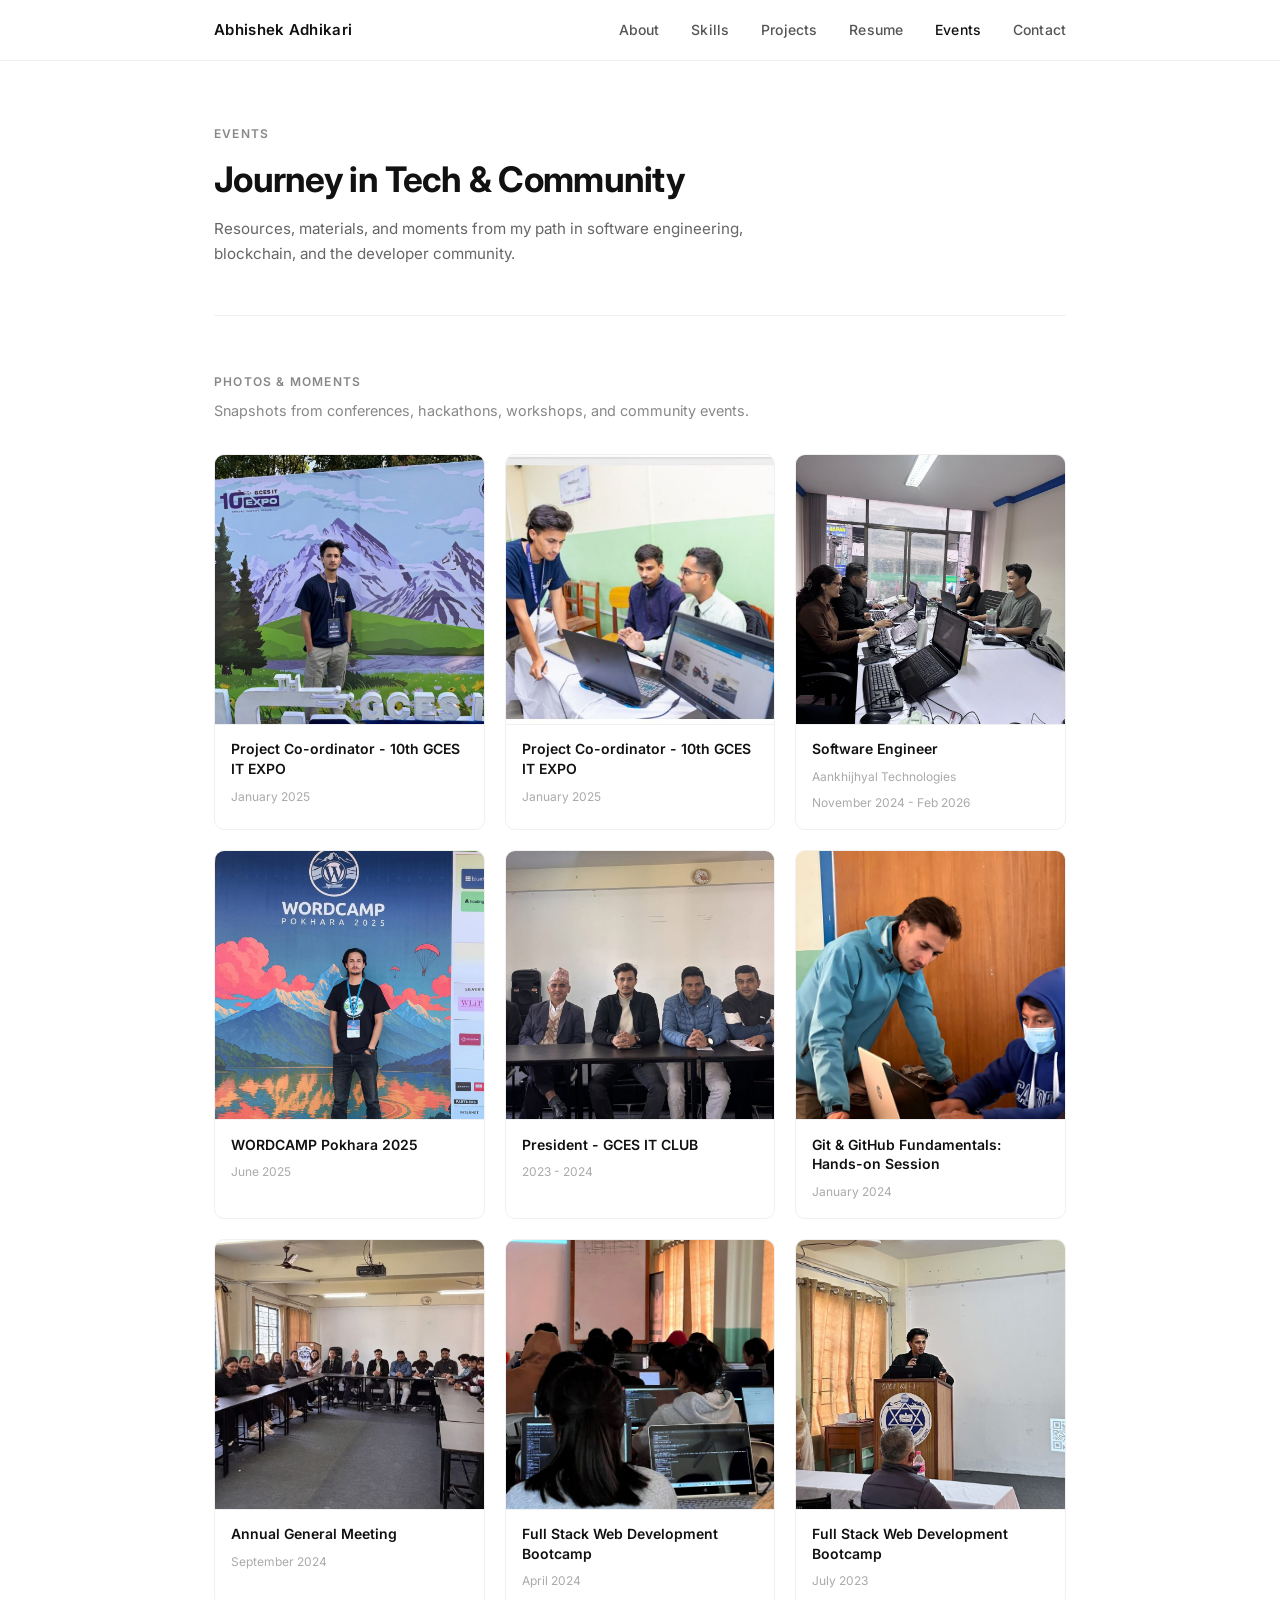
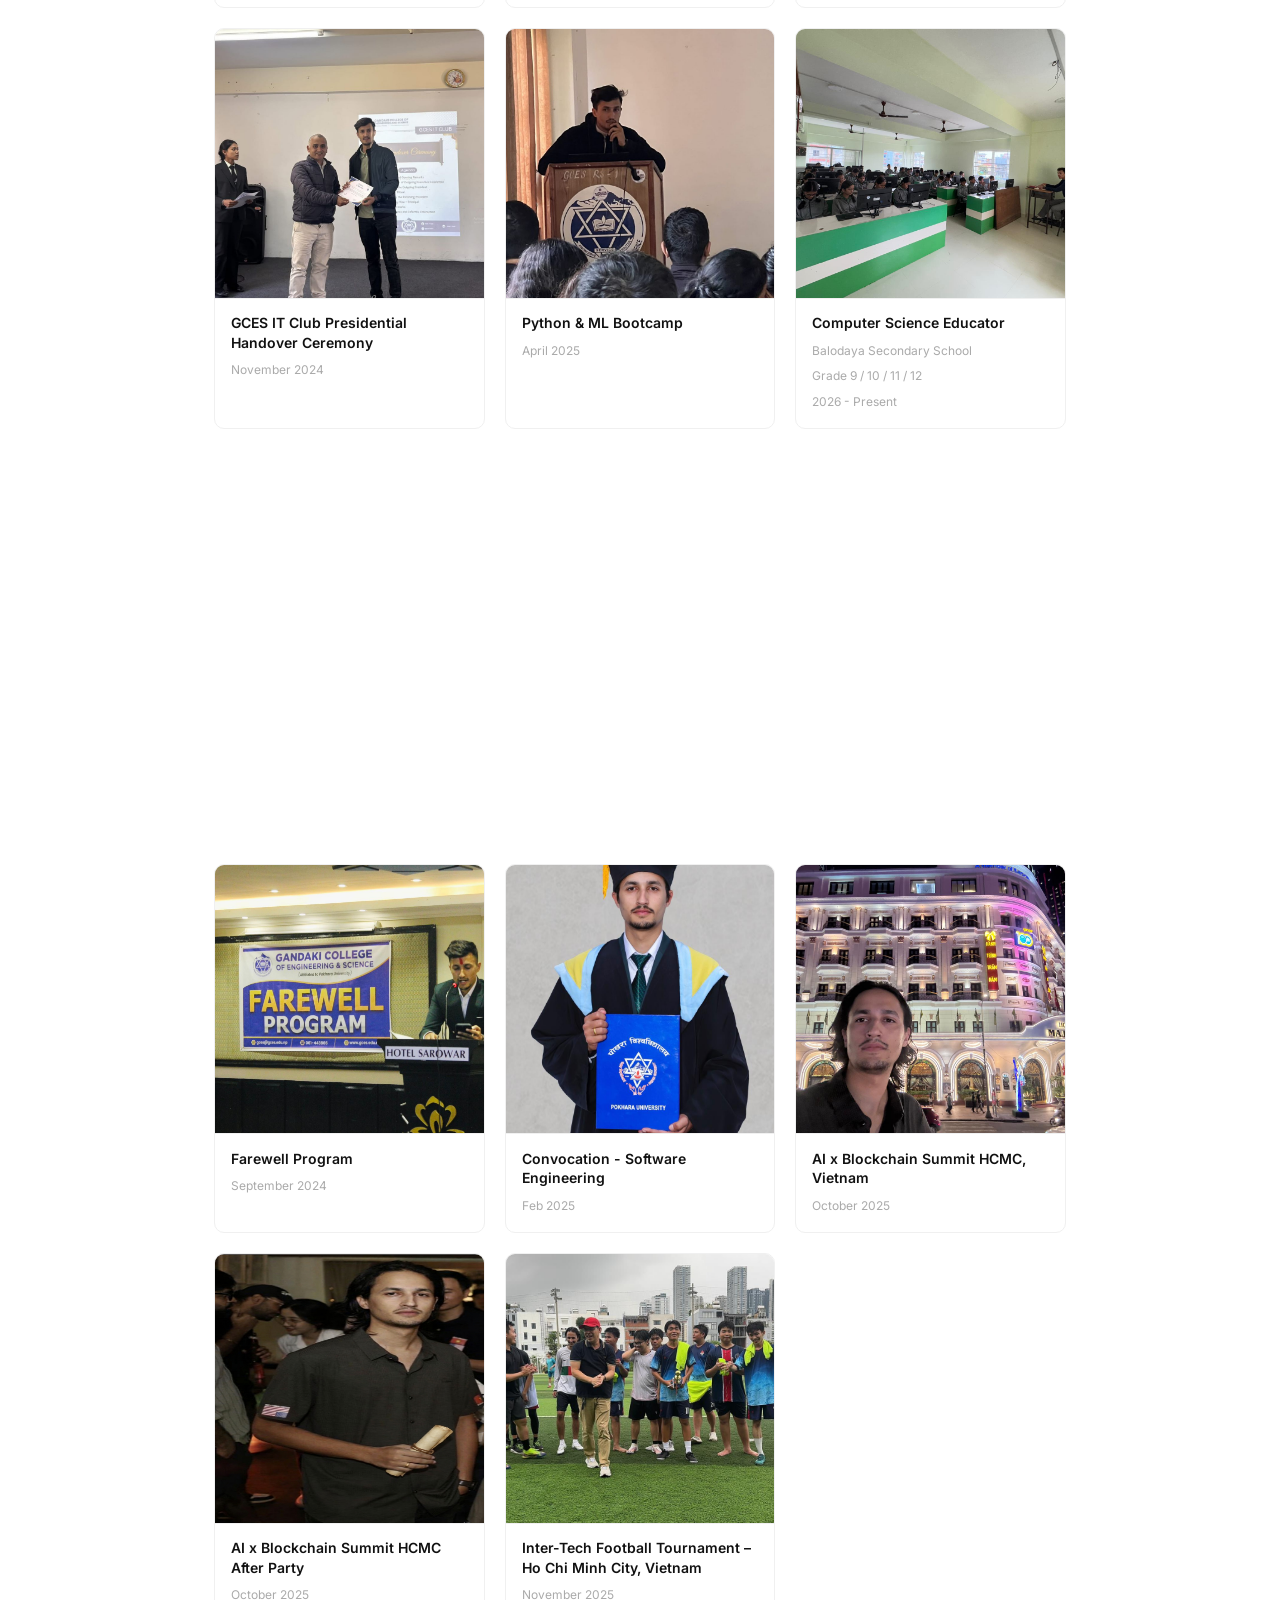
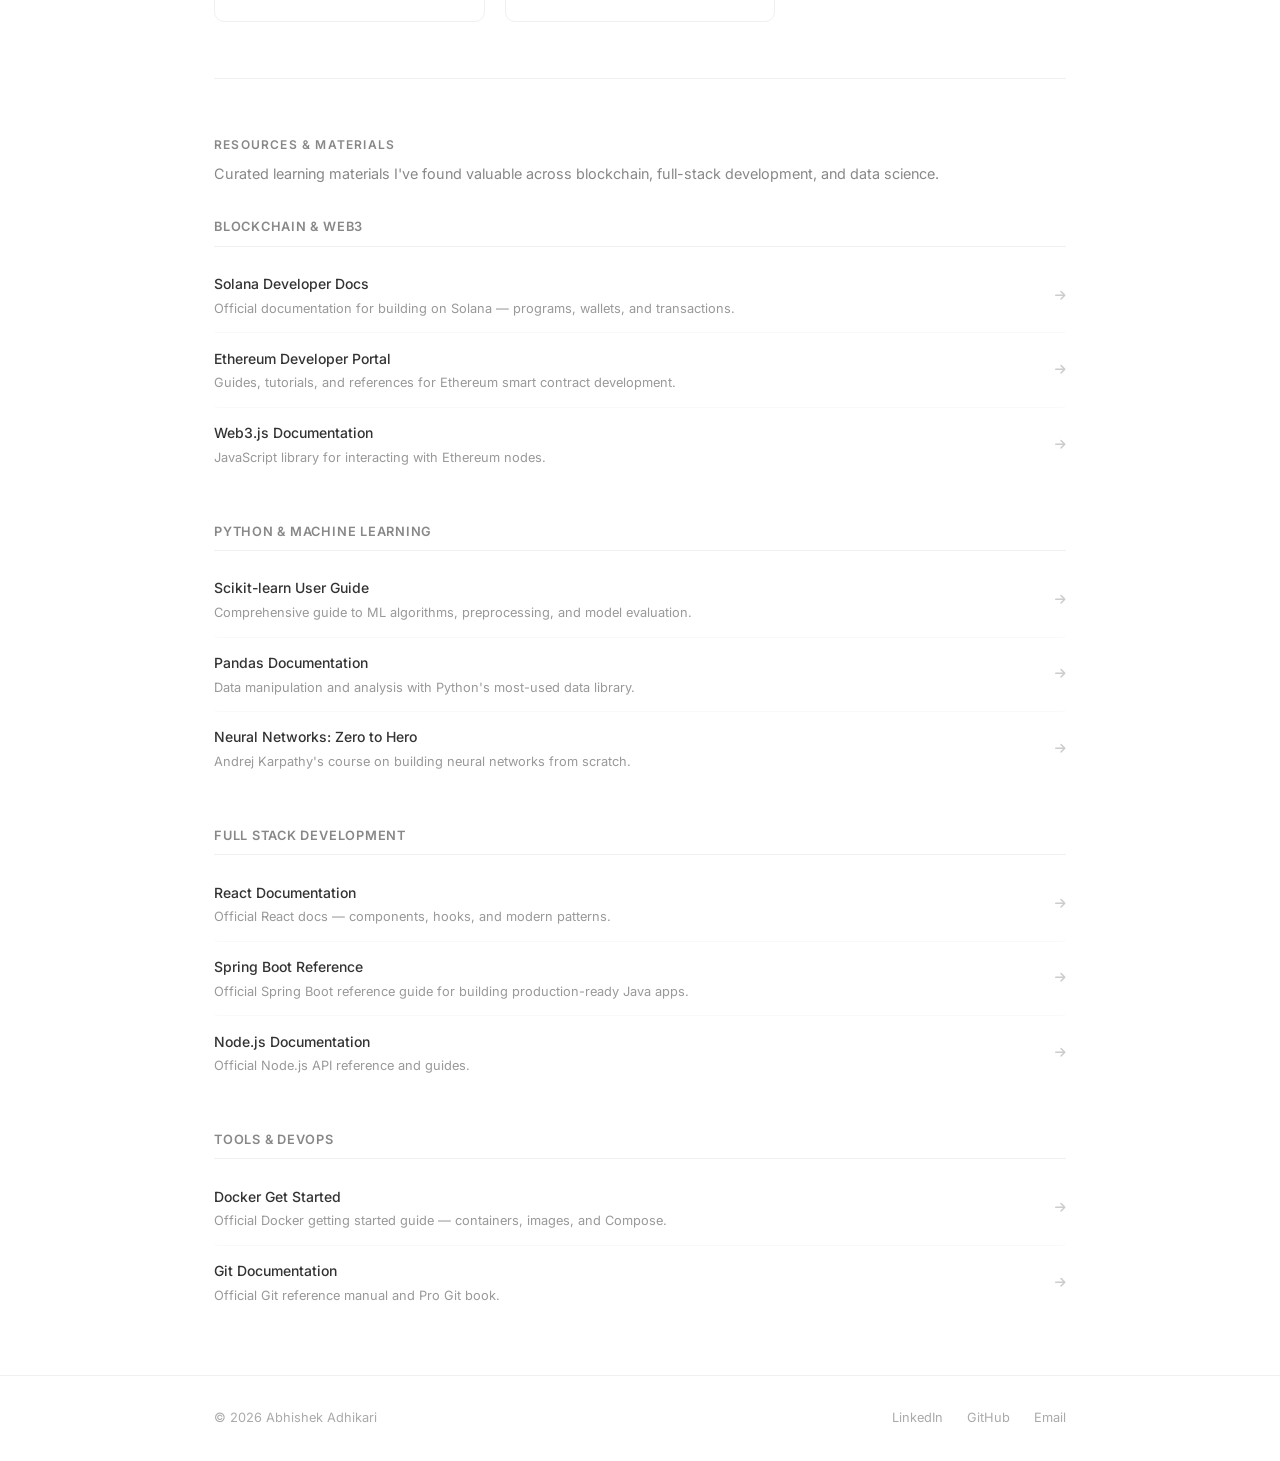
==== commit fcc44941: "refactor: change DP" ====
--- a/events.html
+++ b/events.html
@@ -202,7 +202,8 @@
                 <h3 class="moment-title">Computer Science Educator</h3>
                 <span class="moment-date">Balodaya Secondary School</span>
                 <br />
-                <span class="moment-date">Grade 9 - 12</span> <br />
+                <span class="moment-date">Grade 9 / 10 / 11 / 12</span>
+                <br />
                 <span class="moment-date">2026 - Present</span>
               </div>
             </div>
--- a/styles.css
+++ b/styles.css
@@ -895,4 +895,58 @@
         animation-duration: 0.01ms !important;
         transition-duration: 0.01ms !important;
     }
-}+}
+
+/* ===== Badges ===== */
+.badges {
+    border-top: 1px solid #f0f0f0;
+}
+
+.badges-grid {
+    display: flex;
+    flex-wrap: wrap;
+    gap: 1.25rem;
+}
+
+.badge-card {
+    border: 1px solid #f0f0f0;
+    border-radius: 10px;
+    overflow: hidden;
+    padding: 1rem;
+    display: flex;
+    flex-direction: column;
+    align-items: center;
+    gap: 0.6rem;
+    /* width: 160px; */
+    width: 660px;
+    transition: border-color 0.2s, box-shadow 0.2s;
+}
+
+.badge-card:hover {
+    border-color: #ddd;
+    box-shadow: 0 4px 16px rgba(0, 0, 0, 0.06);
+}
+
+.badge-card img {
+    width: 100%;
+    height: auto;
+    object-fit: contain;
+    display: block;
+}
+
+.badge-card p {
+    font-size: 0.75rem;
+    color: #555;
+    text-align: center;
+    line-height: 1.4;
+}
+
+@media (max-width: 480px) {
+    .badges-grid {
+        justify-content: center;
+    }
+
+    .badge-card {
+        width: 140px;
+    }
+}
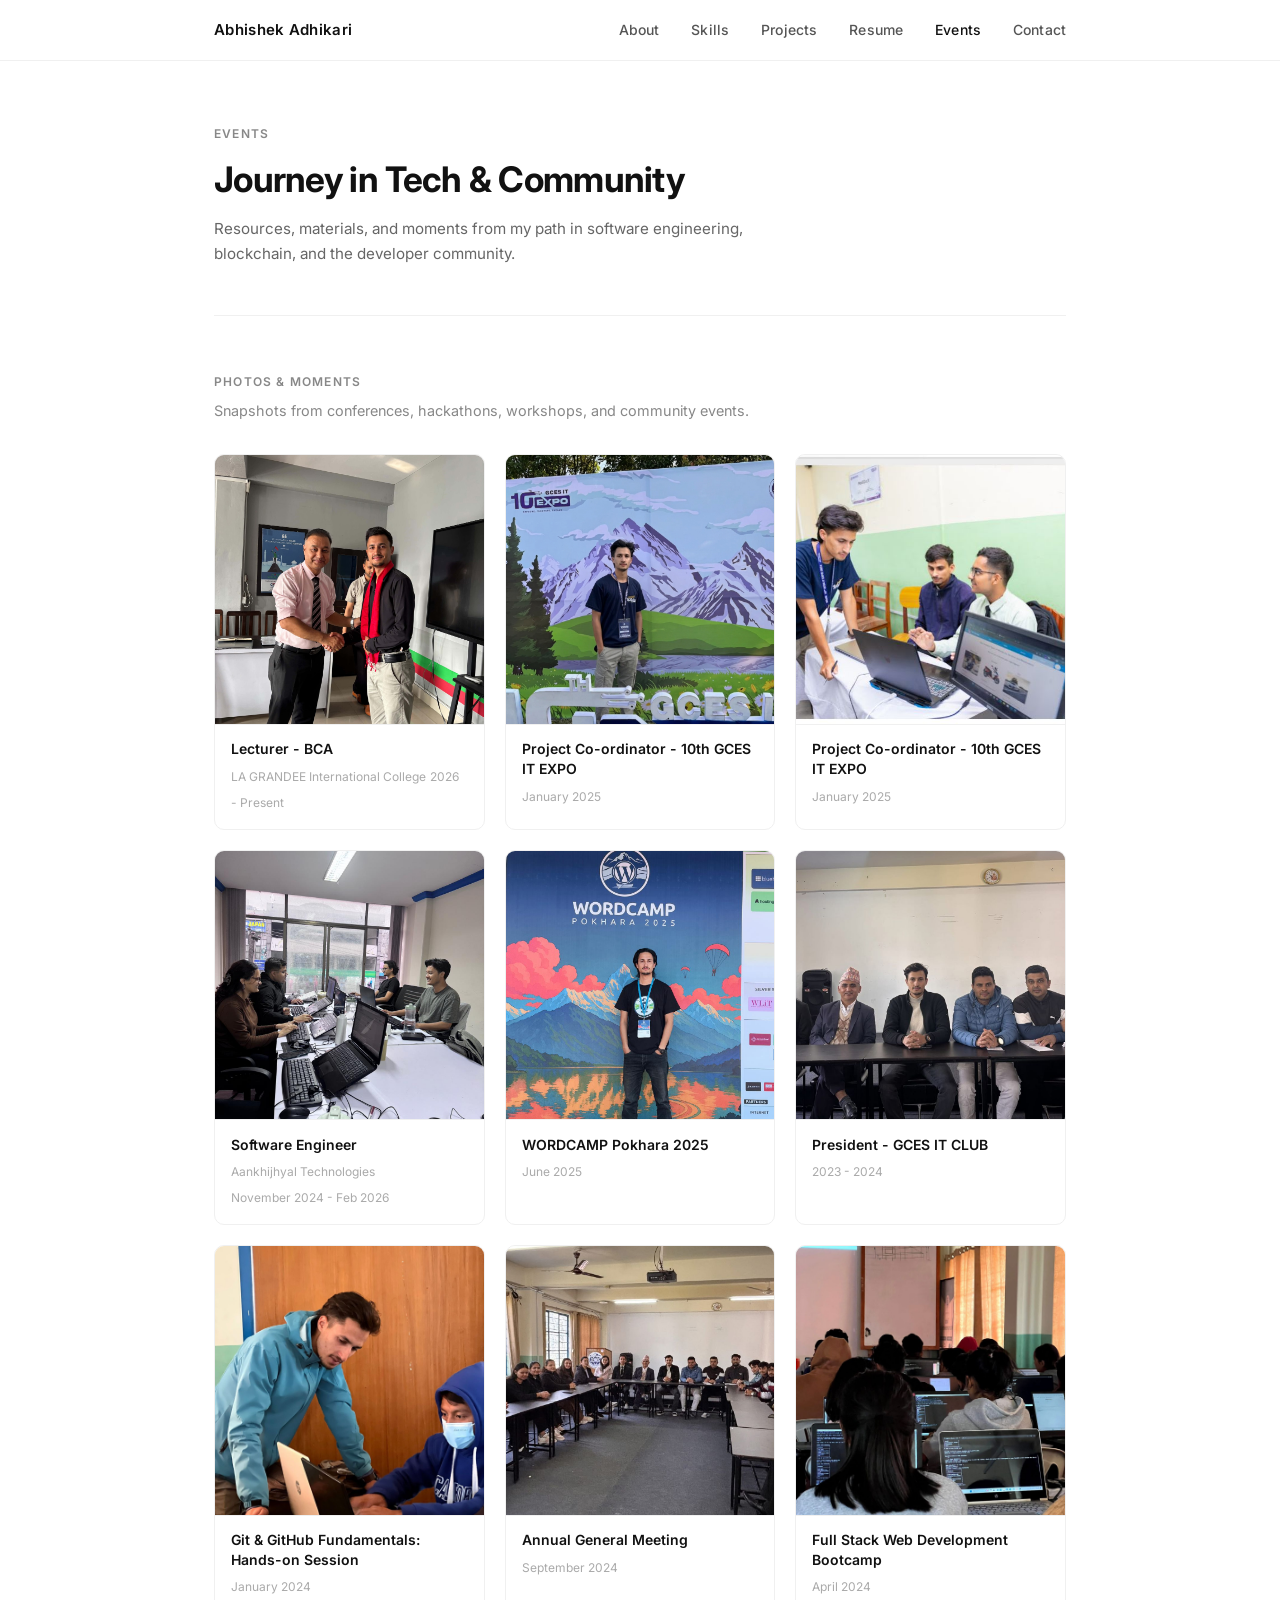
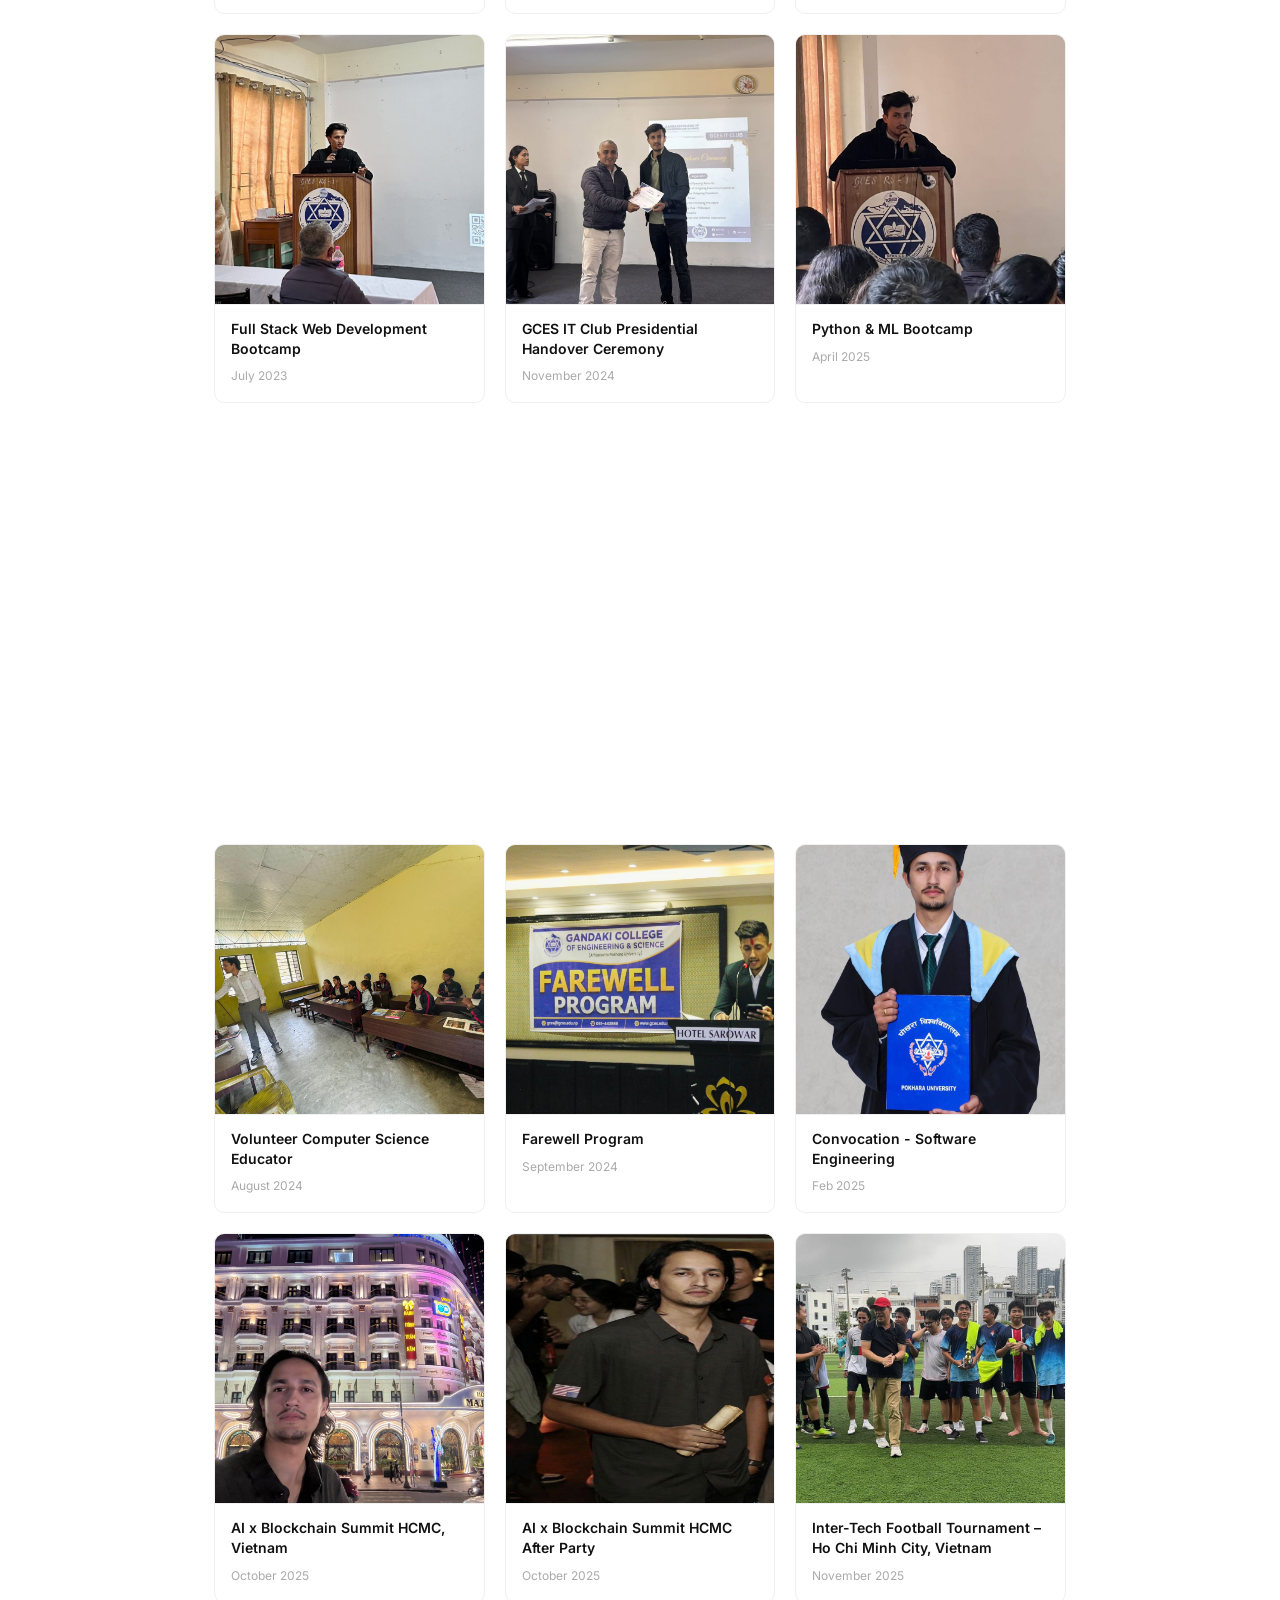
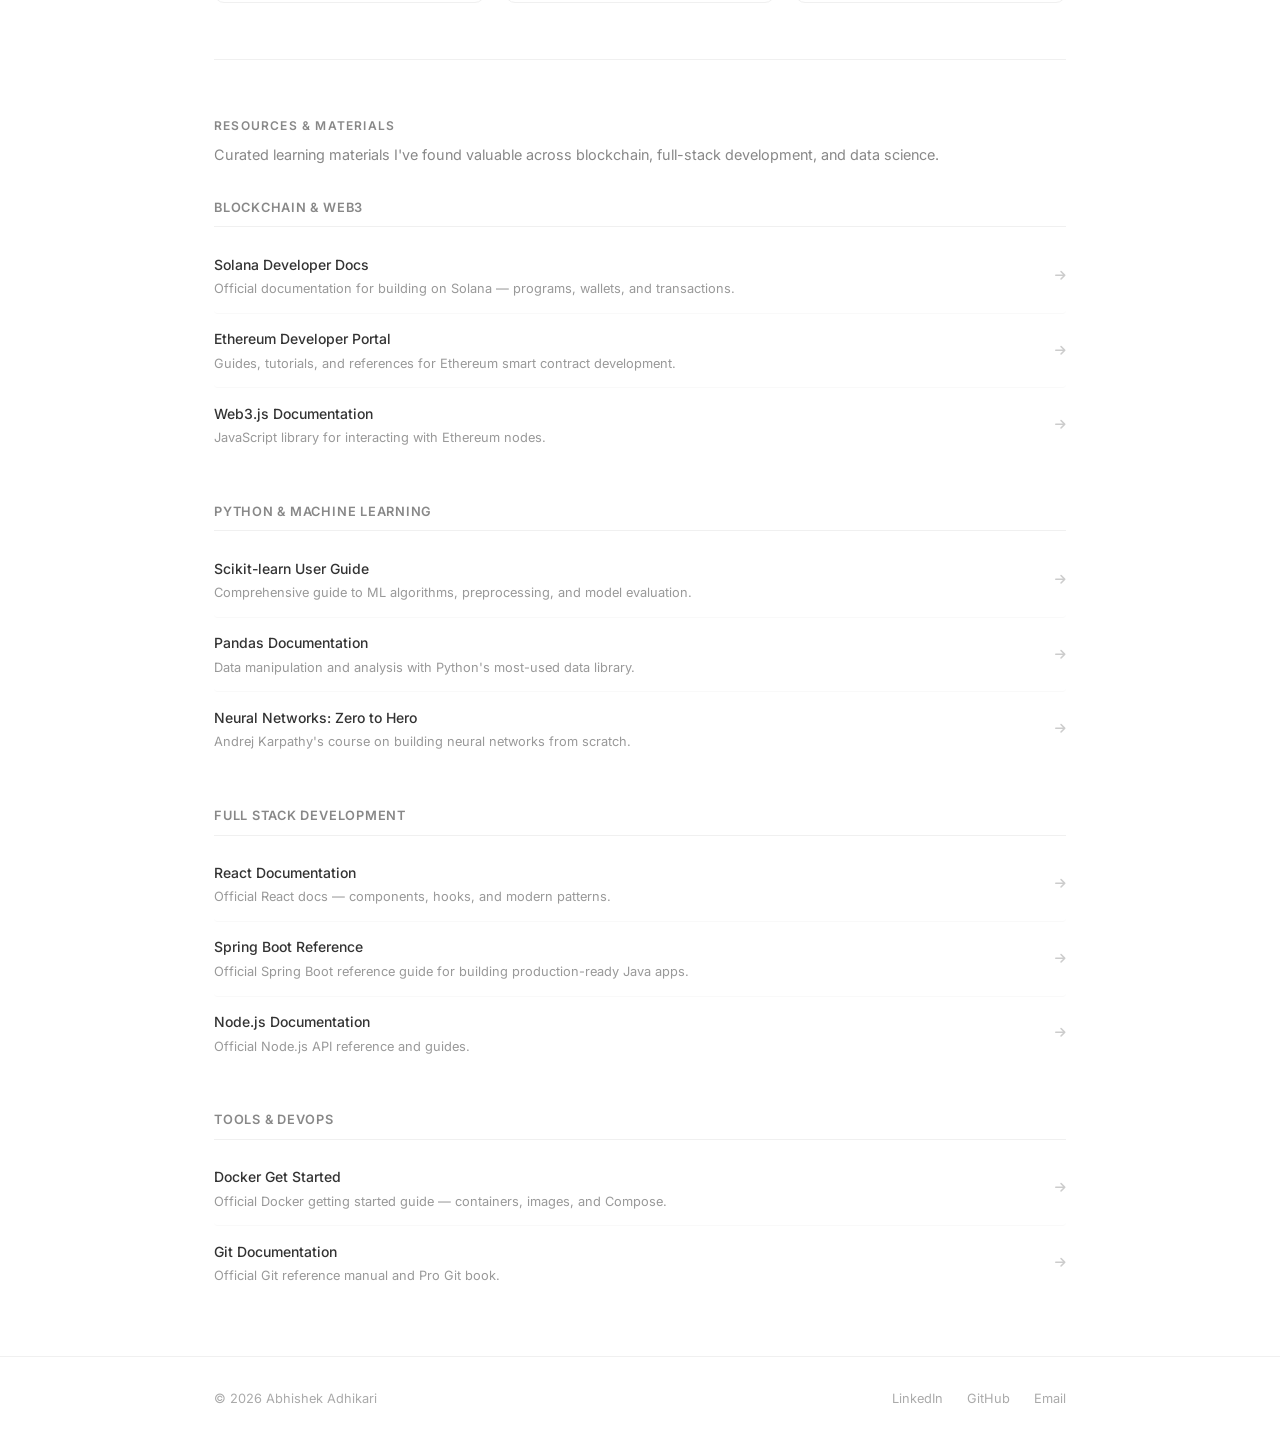
==== commit c7c03be8: "refactor: update events" ====
--- a/events.html
+++ b/events.html
@@ -69,6 +69,19 @@
             <div class="moment-card fade-in">
               <div class="moment-photo moment-photo--placeholder">
                 <!-- <i class="fas fa-laptop-code"></i> -->
+                <img src="./assets/la-grandee.jpeg" />
+              </div>
+              <div class="moment-info">
+                <h3 class="moment-title">
+                  Lecturer - BCA
+                </h3>
+                <span class="moment-date">LA GRANDEE International College</span>
+                <span class="moment-date">2026 - Present</span>
+              </div>
+            </div>
+            <div class="moment-card fade-in">
+              <div class="moment-photo moment-photo--placeholder">
+                <!-- <i class="fas fa-laptop-code"></i> -->
                 <img src="./assets/expo.png" />
               </div>
               <div class="moment-info">
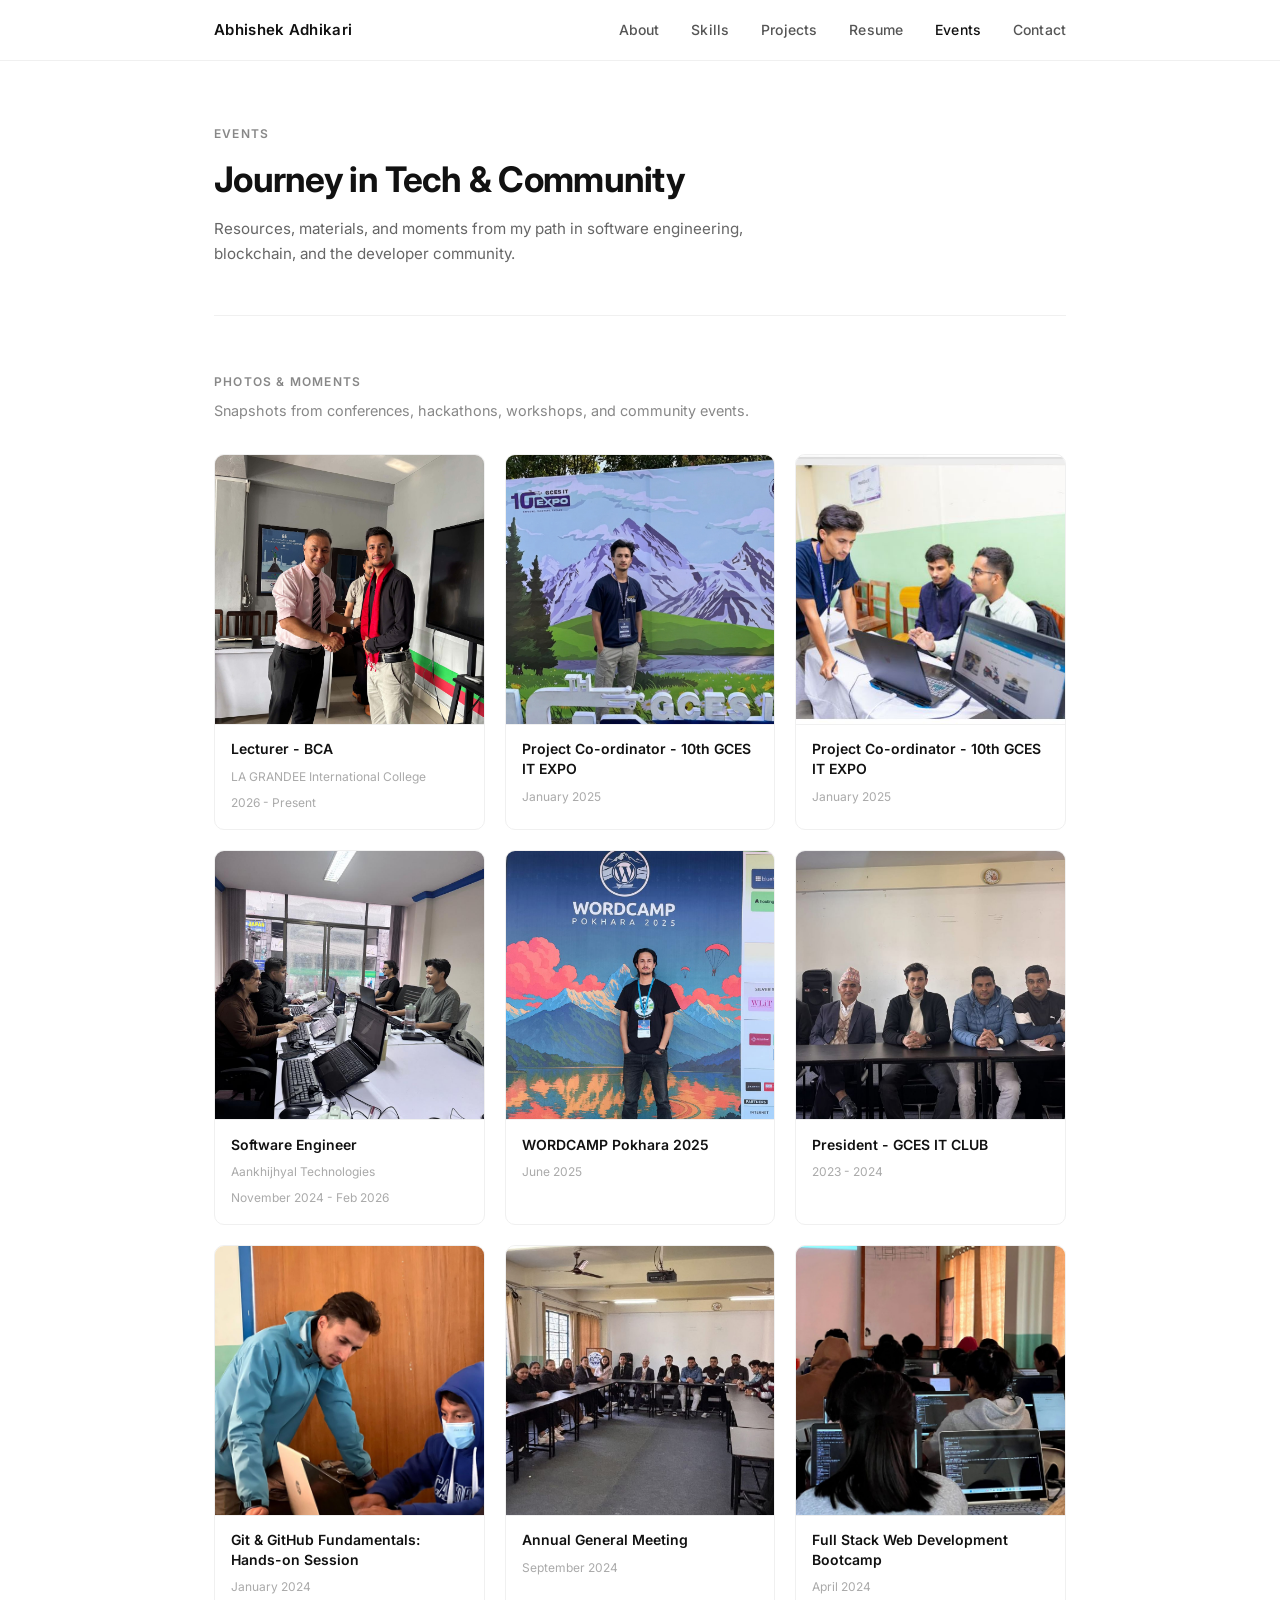
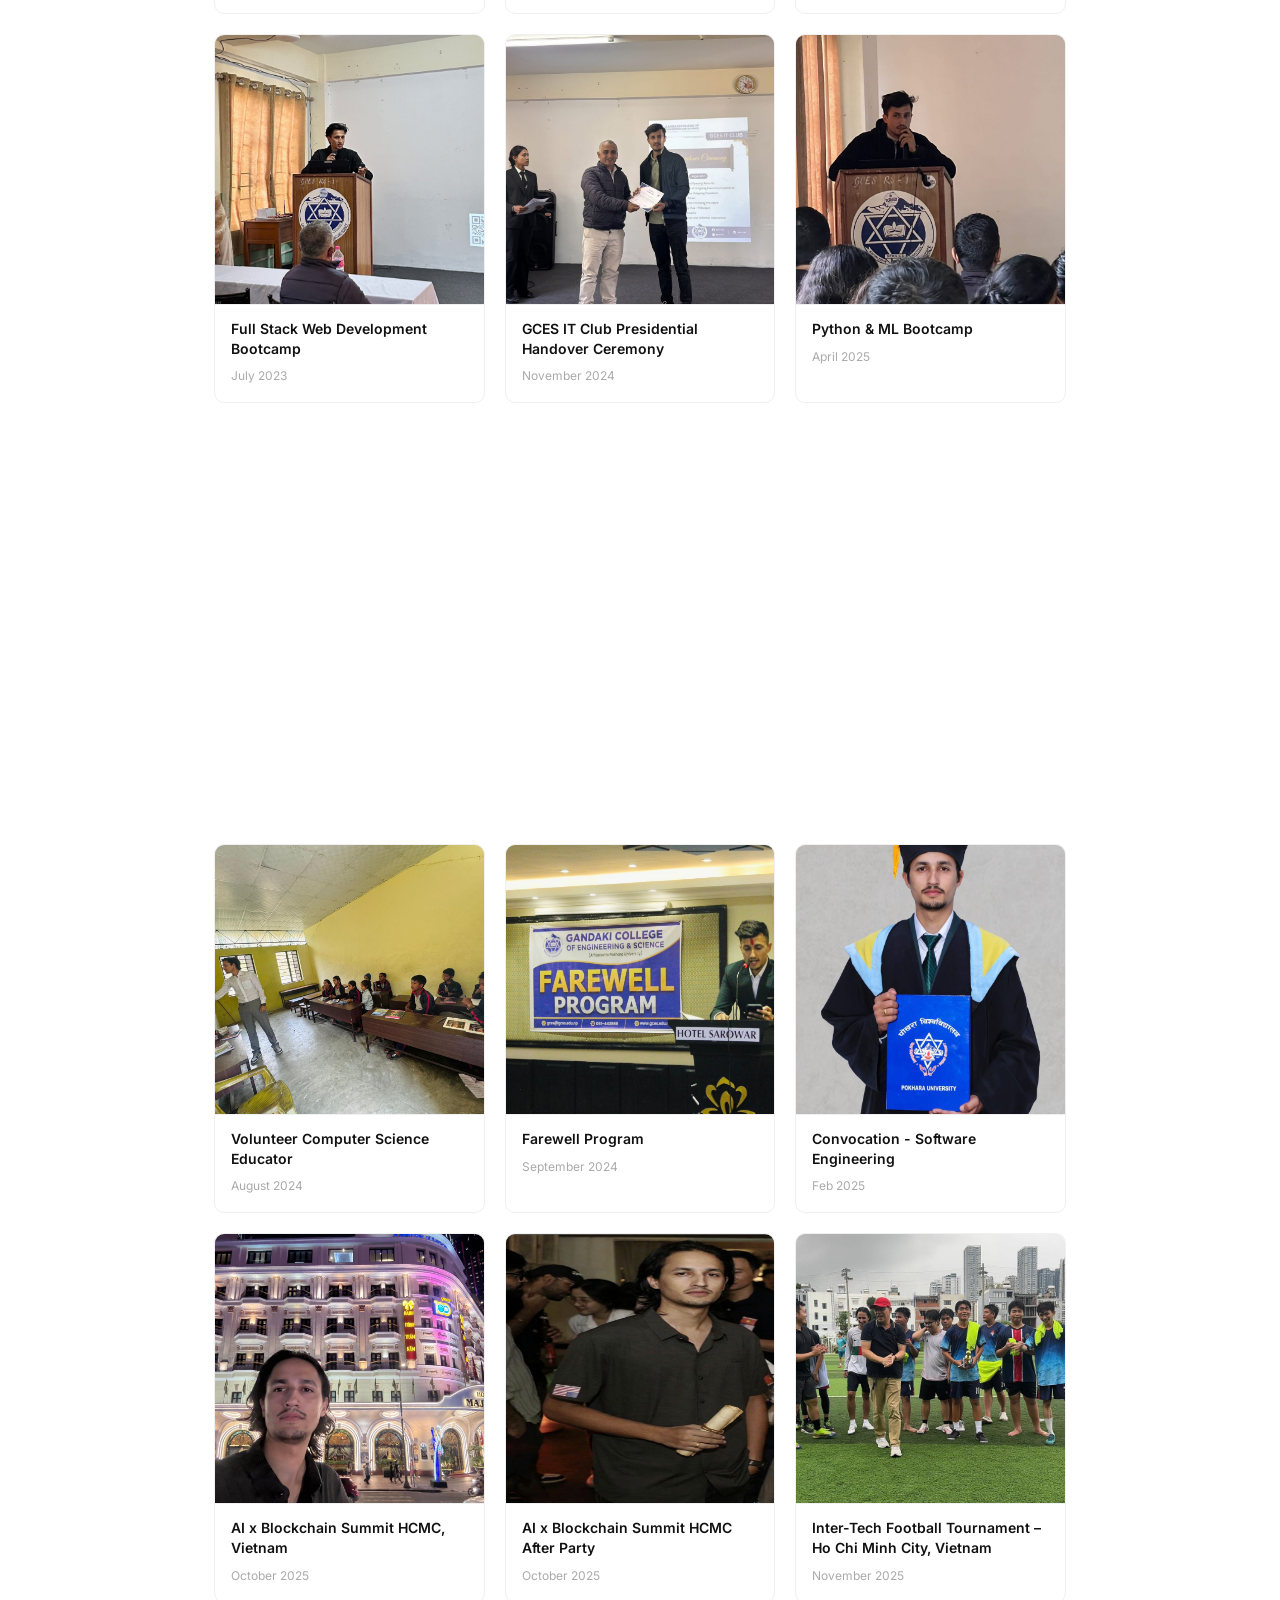
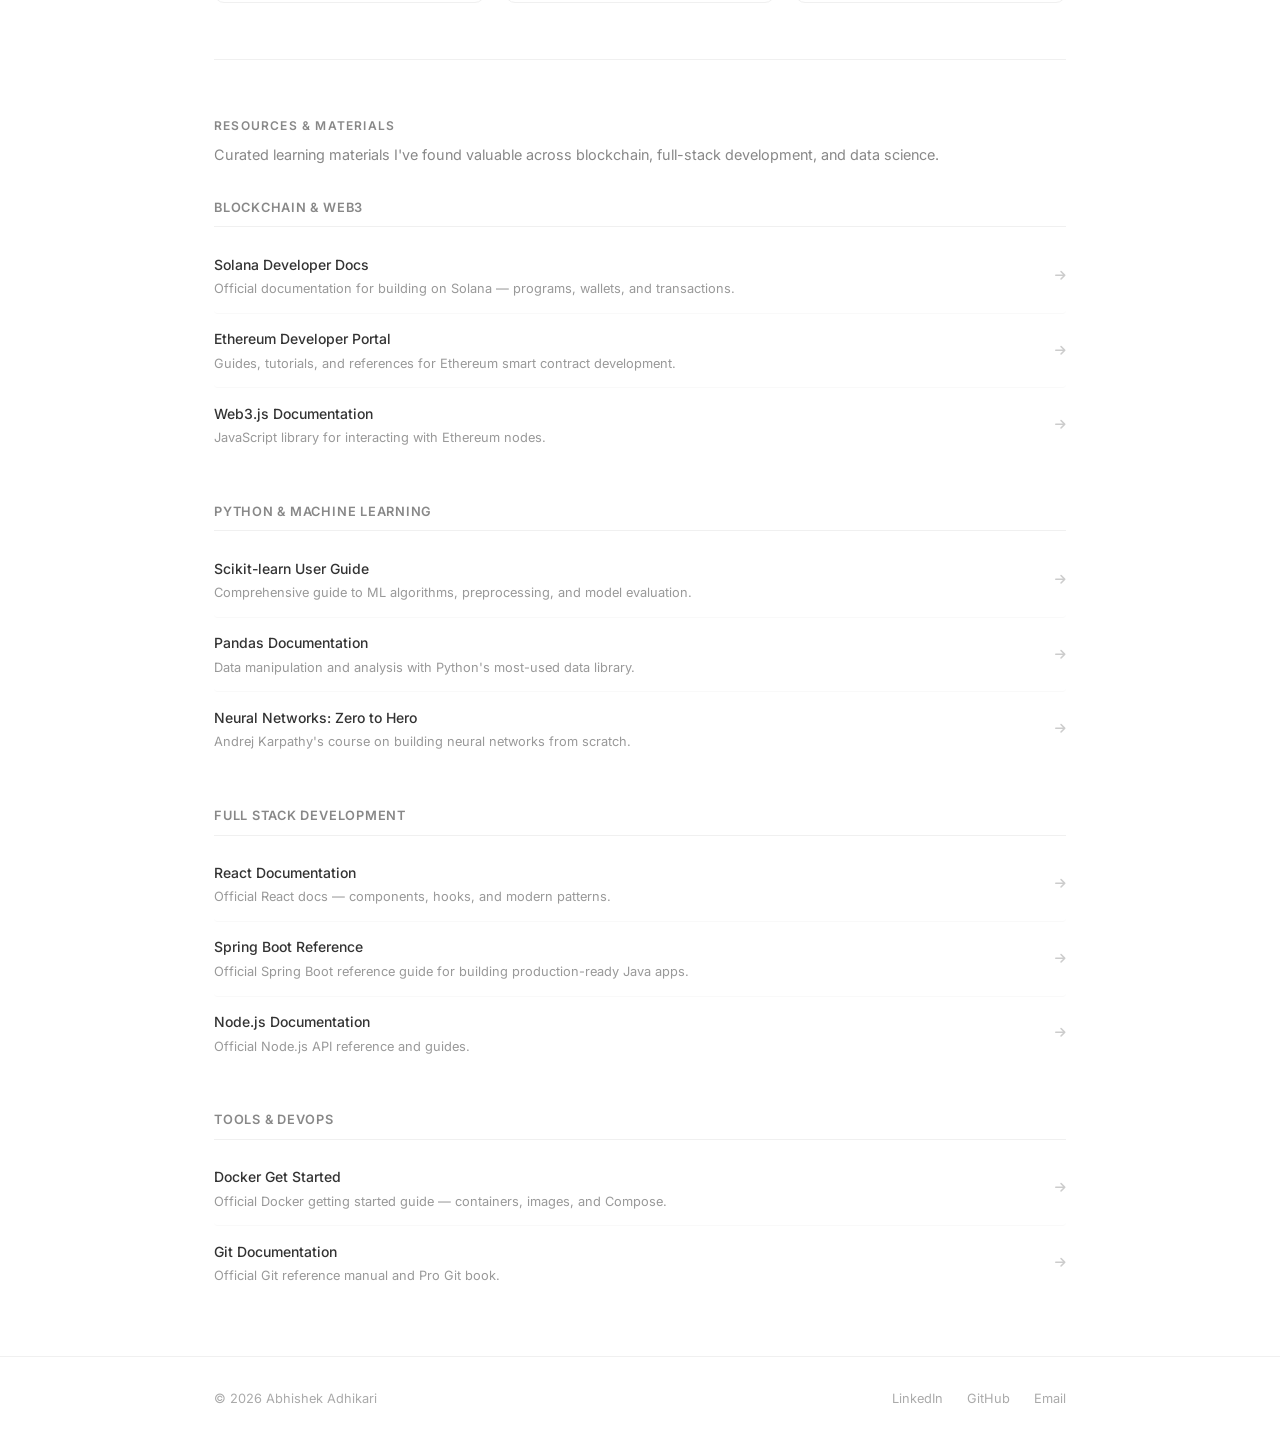
==== commit 973fb9ee: "refactor: add line break" ====
--- a/events.html
+++ b/events.html
@@ -75,7 +75,7 @@
                 <h3 class="moment-title">
                   Lecturer - BCA
                 </h3>
-                <span class="moment-date">LA GRANDEE International College</span>
+                <span class="moment-date">LA GRANDEE International College</span>  <br />
                 <span class="moment-date">2026 - Present</span>
               </div>
             </div>
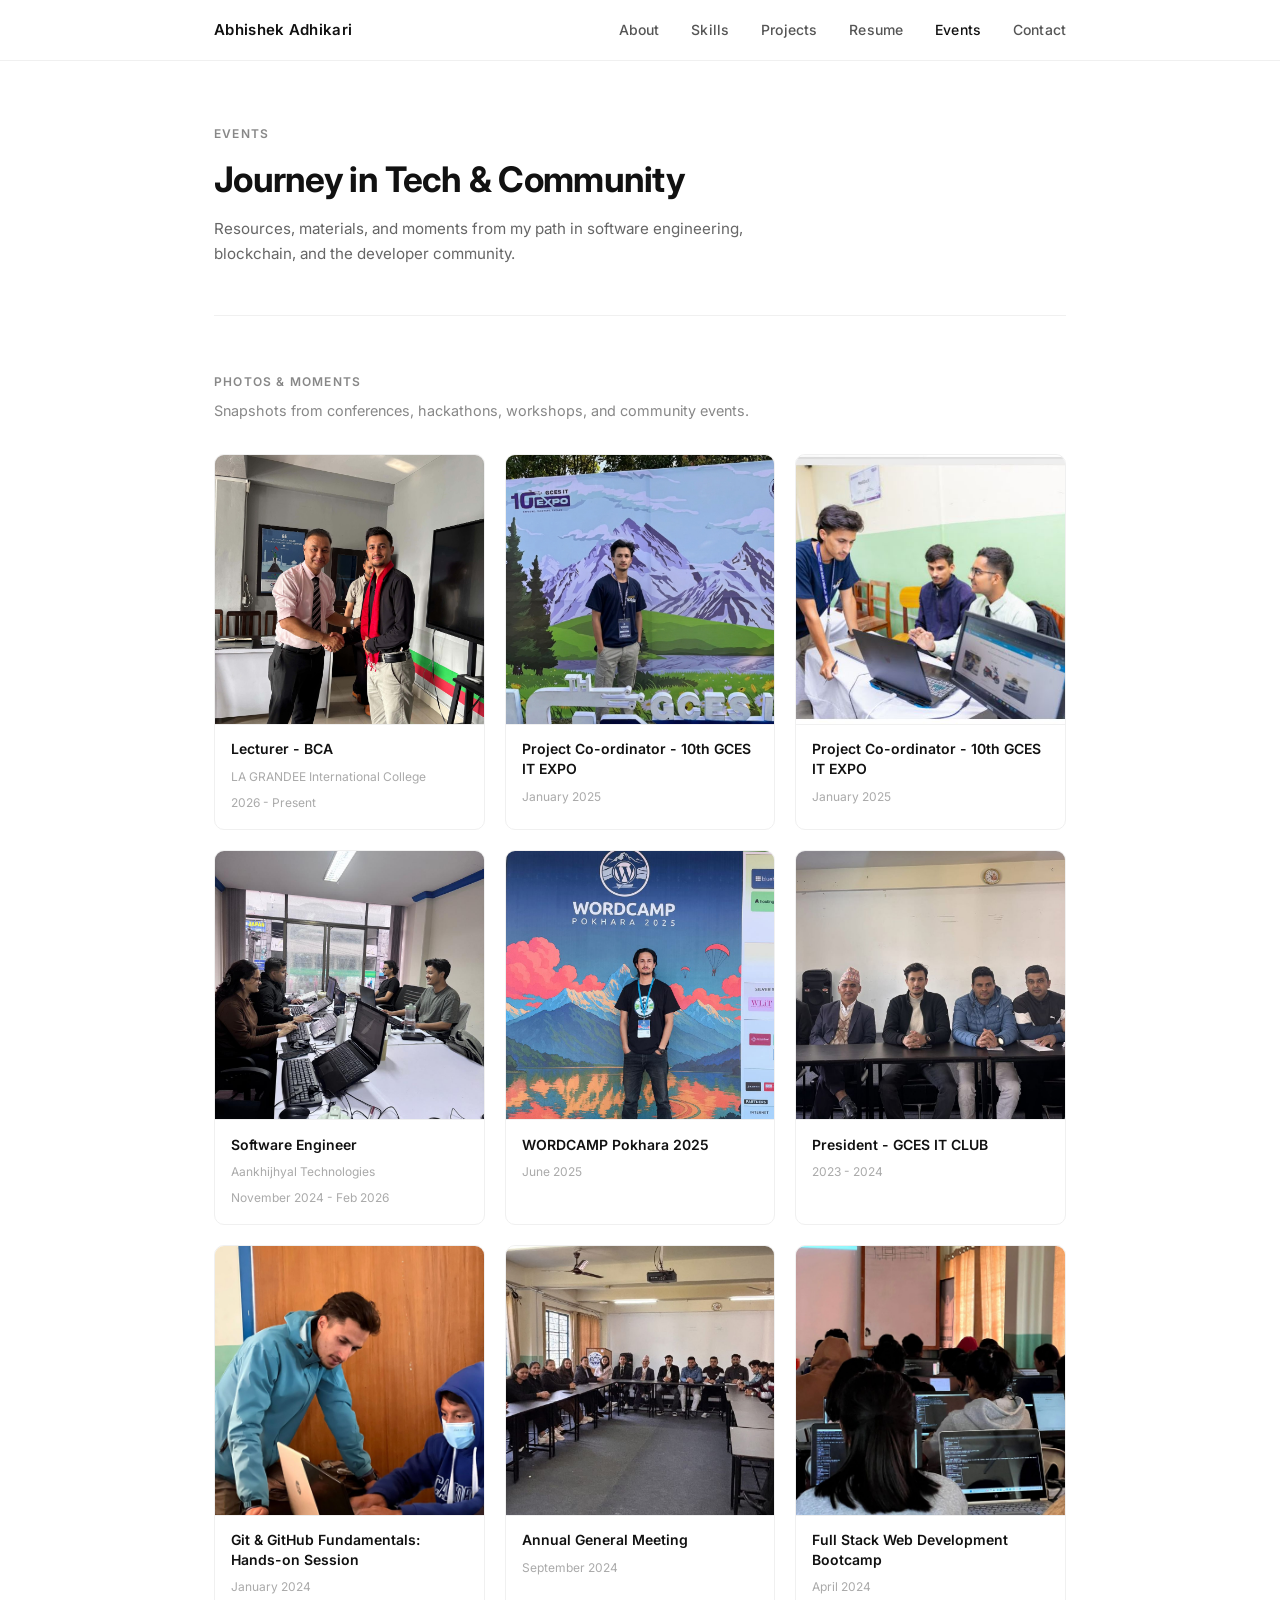
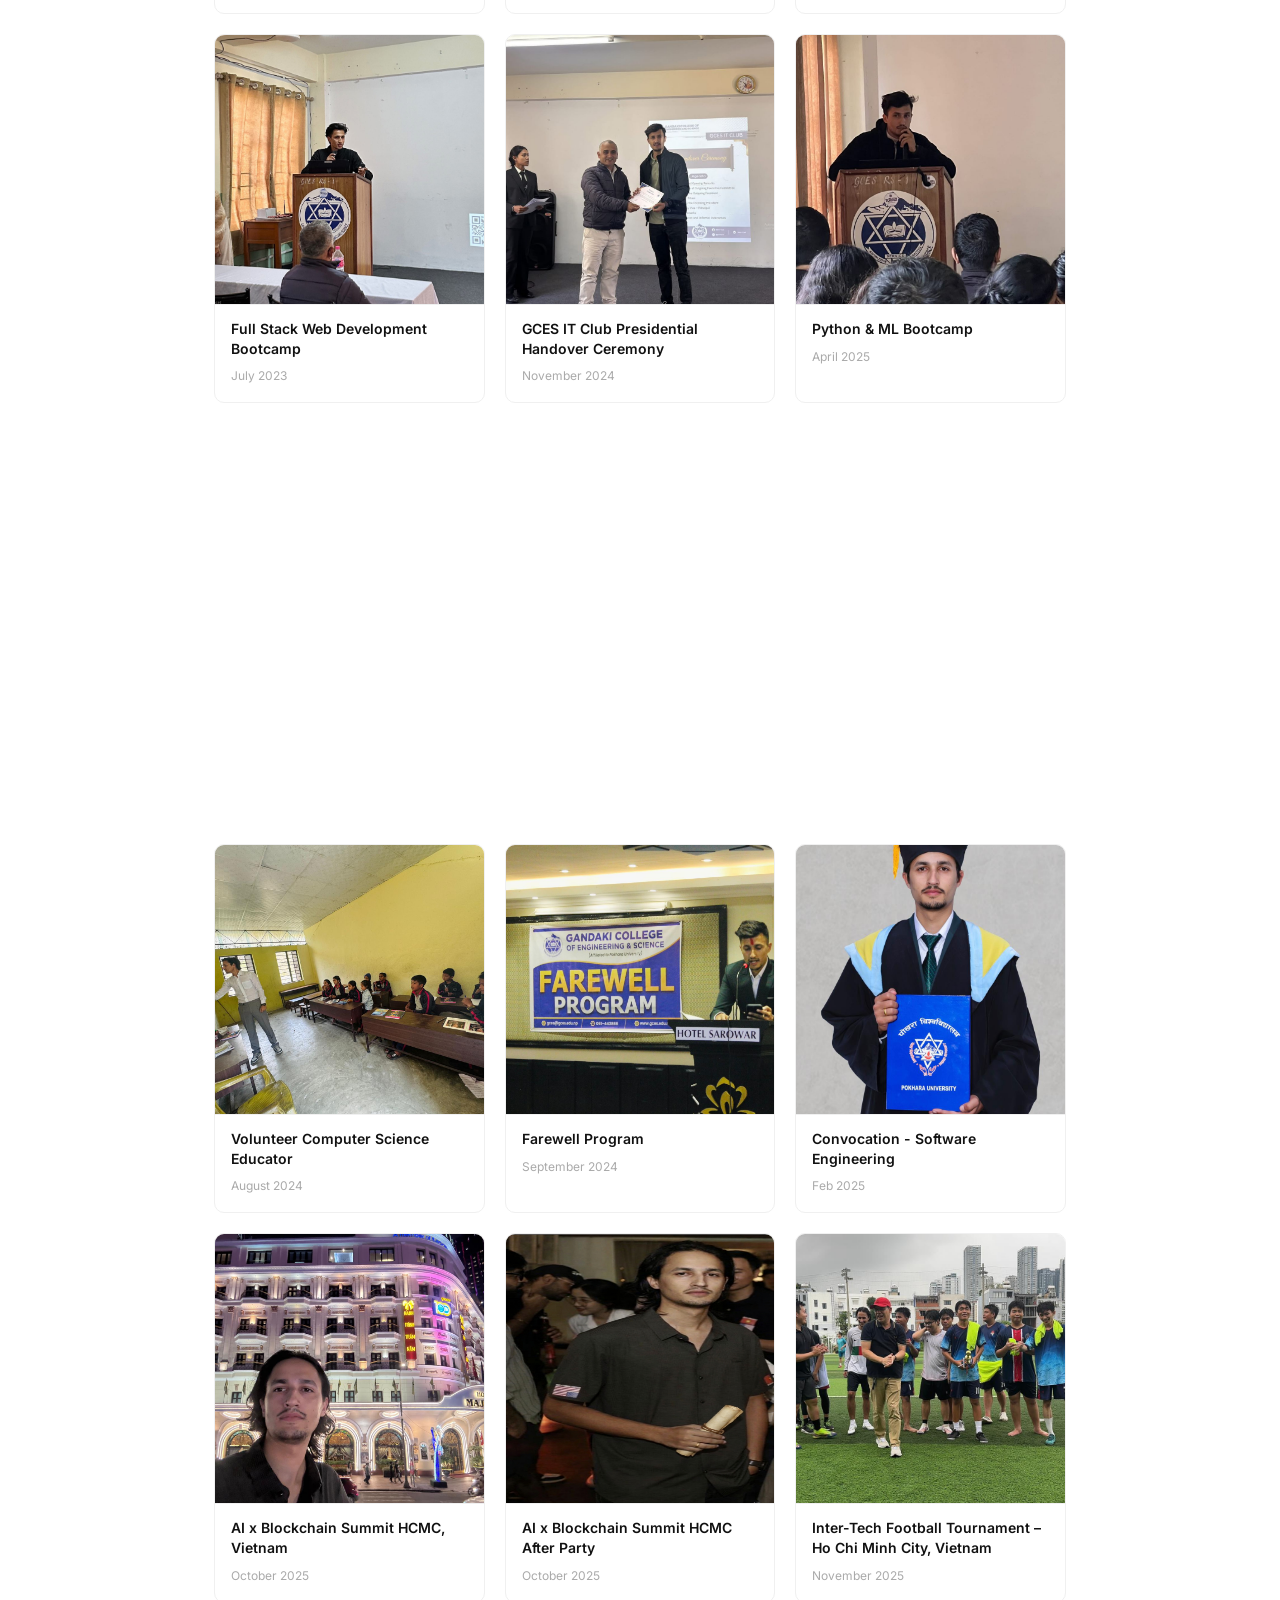
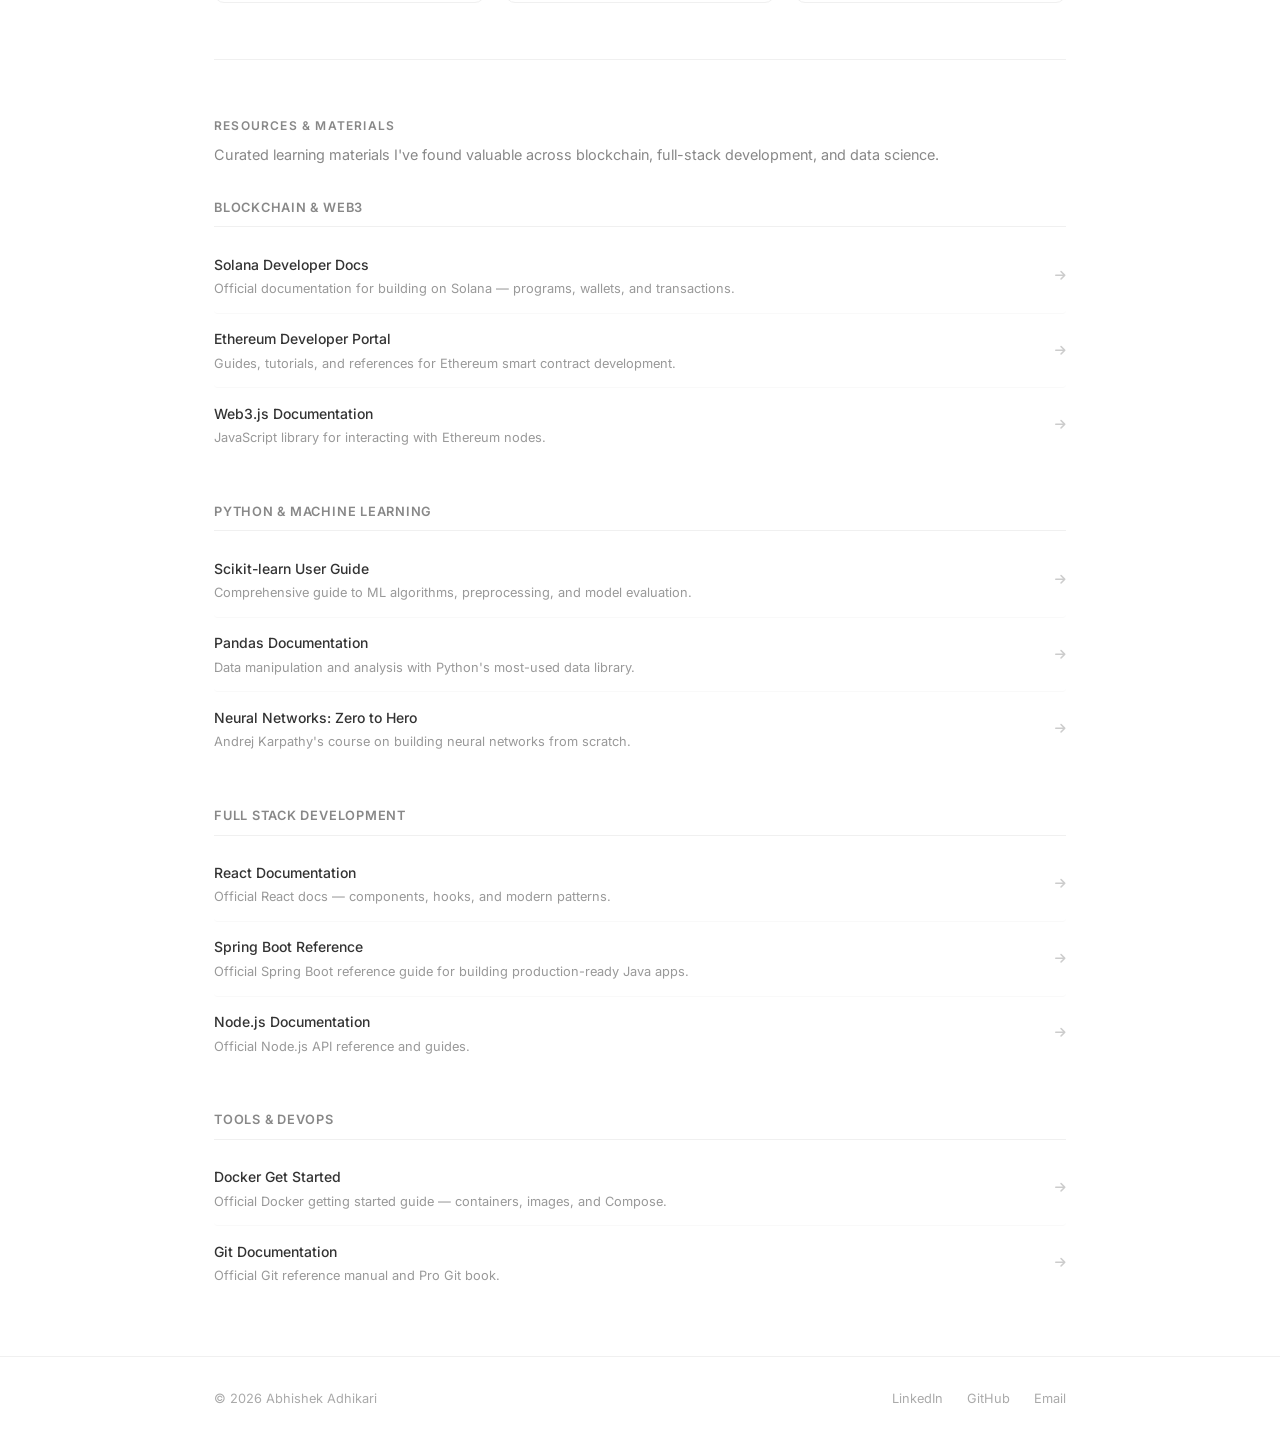
==== commit dc967754: "update events" ====
--- a/events.html
+++ b/events.html
@@ -215,7 +215,7 @@
                 <h3 class="moment-title">Computer Science Educator</h3>
                 <span class="moment-date">Balodaya Secondary School</span>
                 <br />
-                <span class="moment-date">Grade 9 / 10 / 11 / 12</span>
+                <span class="moment-date">Grade 10 / 11 / 12</span>
                 <br />
                 <span class="moment-date">2026 - Present</span>
               </div>
